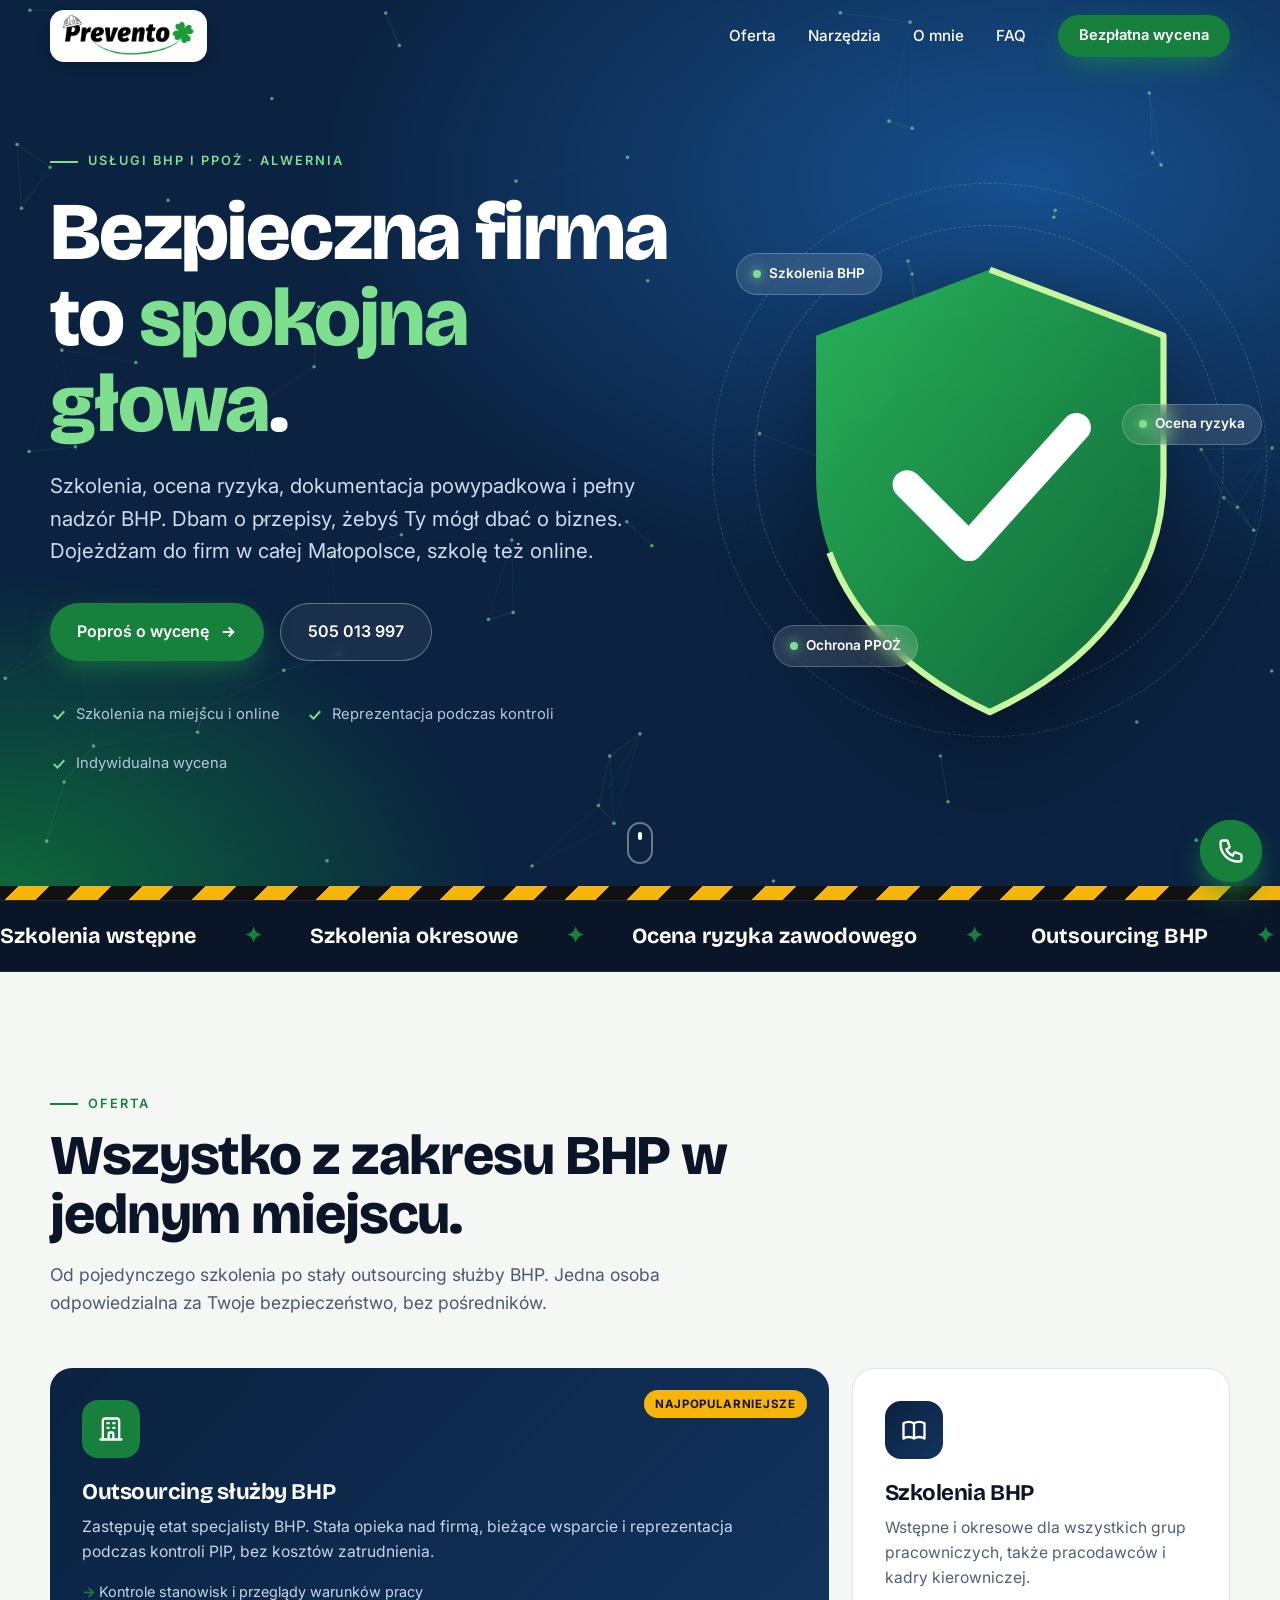
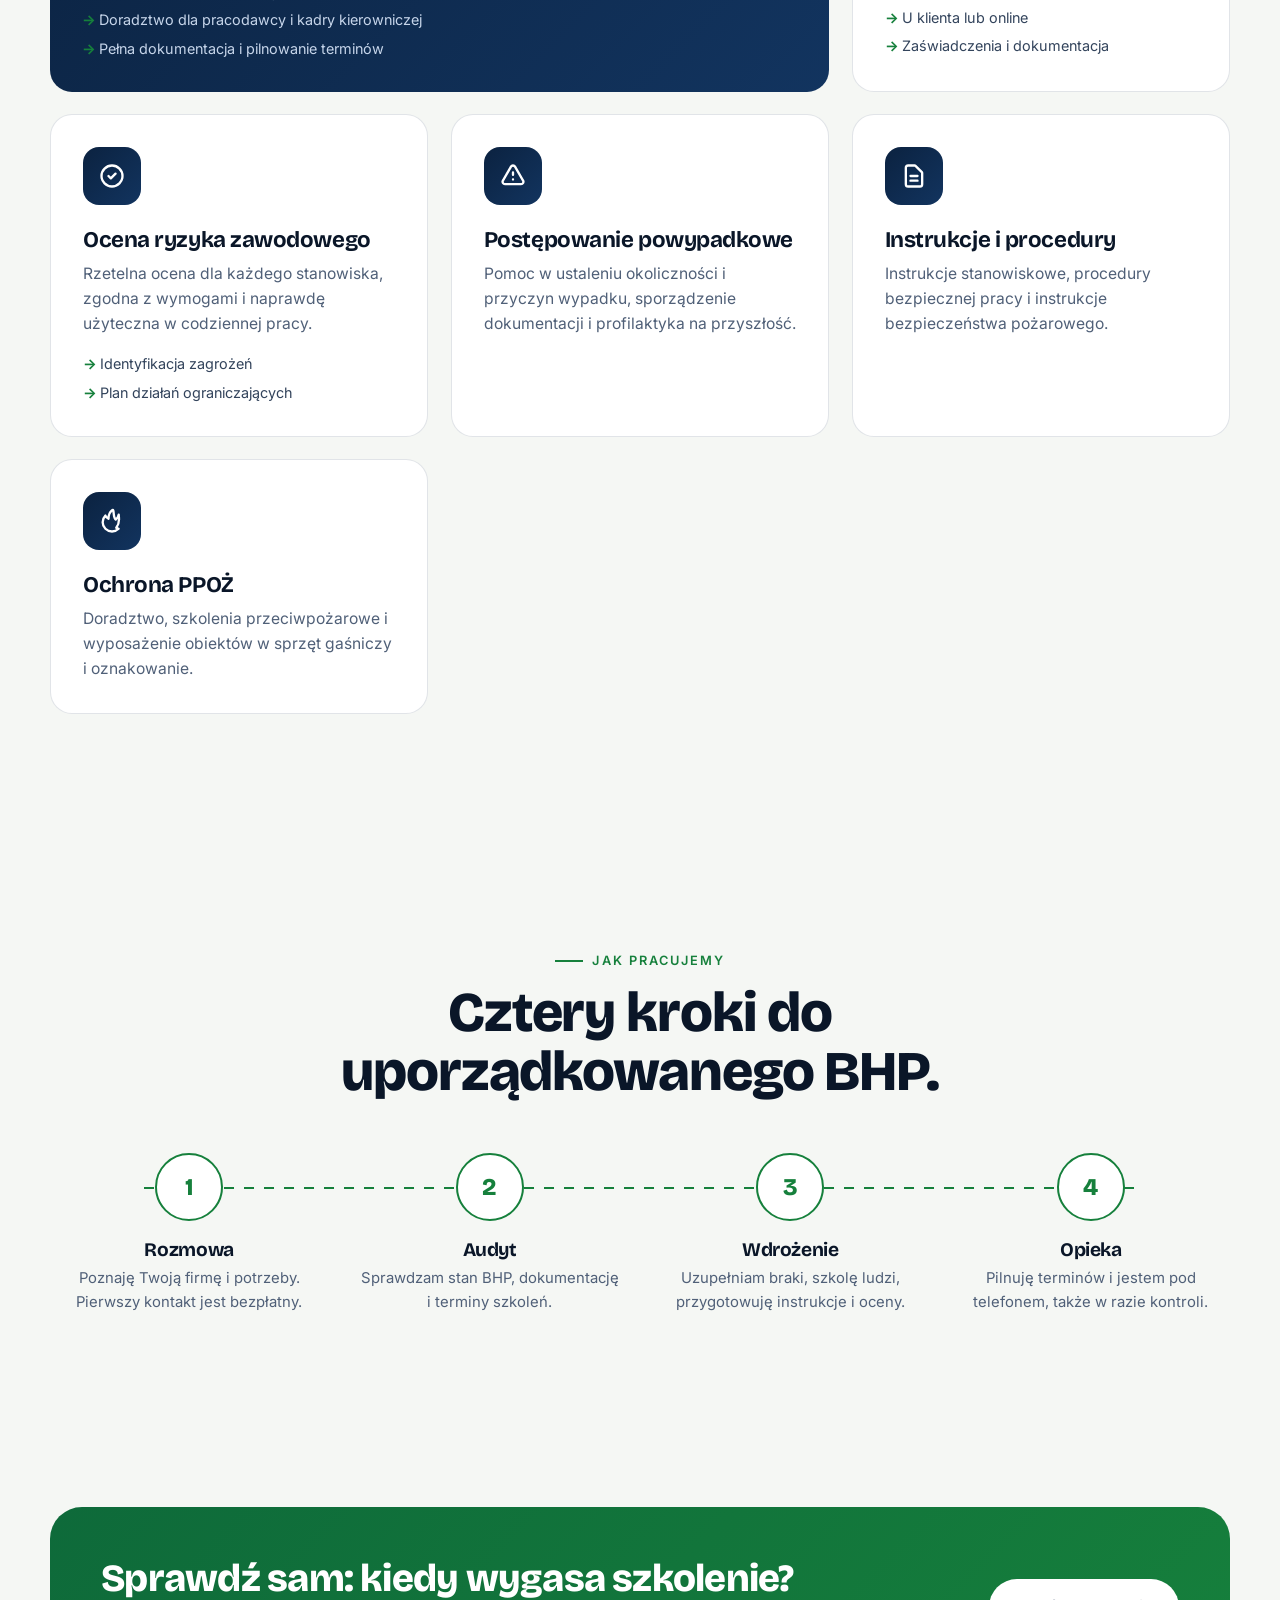
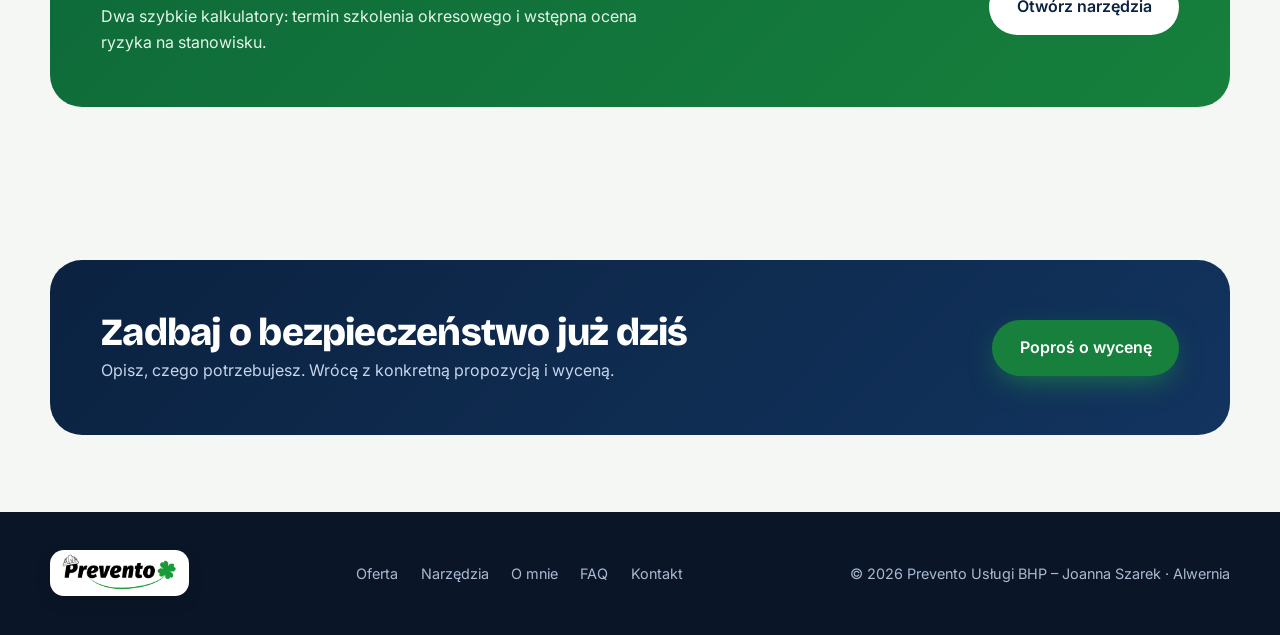
==== index.html @ 84171654 "Strona Prevento: wersja wielostronicowa Co-Authored-By: Claude Sonnet 5.5 <noreply@anthropic.com>" ====
<!DOCTYPE html>
<html lang="pl">
<head>
<meta charset="UTF-8">
<meta name="viewport" content="width=device-width, initial-scale=1.0">
<title>Prevento – Usługi BHP i PPOŻ | Joanna Szarek, Alwernia</title>
<meta name="description" content="Prevento – Joanna Szarek. Szkolenia BHP, ocena ryzyka zawodowego, outsourcing służby BHP, dokumentacja powypadkowa i doradztwo PPOŻ. Alwernia, małopolskie i cała Polska.">
<meta name="theme-color" content="#0b2240">
<meta property="og:title" content="Prevento – Usługi BHP i PPOŻ | Joanna Szarek, Alwernia">
<meta property="og:description" content="Prevento – Joanna Szarek. Szkolenia BHP, ocena ryzyka zawodowego, outsourcing służby BHP, dokumentacja powypadkowa i doradztwo PPOŻ. Alwernia, małopolskie i cała Polska.">
<meta property="og:type" content="website">
<meta property="og:image" content="logo_prevento.png">
<link rel="icon" type="image/png" href="logo_prevento.png">
<link rel="preconnect" href="https://fonts.googleapis.com">
<link rel="preconnect" href="https://fonts.gstatic.com" crossorigin>
<link href="https://fonts.googleapis.com/css2?family=Bricolage+Grotesque:opsz,wght@12..96,500;12..96,700;12..96,800&family=Inter:wght@400;500;600&display=swap" rel="stylesheet">
<link rel="stylesheet" href="style.css">
<script type="application/ld+json">
{"@context":"https://schema.org","@type":"ProfessionalService","name":"Prevento – Usługi BHP – Joanna Szarek","telephone":"+48505013997","email":"jszarek@prevento.hub.pl","address":{"@type":"PostalAddress","addressLocality":"Alwernia","addressCountry":"PL"},"image":"logo_prevento.png","sameAs":["https://www.facebook.com/p/Prevento-Us%C5%82ugi-BHP-Joanna-Szarek-100086418065310/"],"description":"Szkolenia BHP, ocena ryzyka zawodowego, outsourcing służby BHP, dokumentacja powypadkowa, doradztwo PPOŻ."}
</script>
</head>
<body>
<div class="progress" id="progress"></div>

<nav id="nav">
  <div class="wrap nav-in">
    <a href="index.html" class="logo-pill" aria-label="Prevento – strona główna"><img src="logo_prevento.png" alt="Prevento Usługi BHP"></a>
    <button class="burger" id="burger" aria-label="Menu" aria-expanded="false"><span></span><span></span></button>
    <div class="menu" id="menu">
      <a href="oferta.html">Oferta</a><a href="narzedzia.html">Narzędzia</a><a href="o-mnie.html">O mnie</a><a href="faq.html">FAQ</a>
      <a href="kontakt.html" class="btn btn-primary">Bezpłatna wycena</a>
    </div>
  </div>
</nav>

<header class="hero" id="top">
  <canvas id="bg" aria-hidden="true"></canvas>
  <div class="wrap hero-grid">
    <div>
      <span class="eyebrow">Usługi BHP i PPOŻ · Alwernia</span>
      <h1>Bezpieczna firma to <span class="grad">spokojna głowa</span>.</h1>
      <p class="lead">Szkolenia, ocena ryzyka, dokumentacja powypadkowa i pełny nadzór BHP. Dbam o przepisy, żebyś Ty mógł dbać o biznes. Dojeżdżam do firm w całej Małopolsce, szkolę też online.</p>
      <div class="cta-row">
        <a href="kontakt.html" class="btn btn-primary">Poproś o wycenę
          <svg width="18" height="18" fill="none" stroke="currentColor" stroke-width="2.5" viewBox="0 0 24 24"><path d="M5 12h14M13 6l6 6-6 6"/></svg></a>
        <a href="tel:+48505013997" class="btn btn-ghost">505 013 997</a>
      </div>
      <div class="trust">
        <span><svg fill="none" stroke="currentColor" stroke-width="2.5" viewBox="0 0 24 24"><path d="M5 12l5 5 9-10"/></svg>Szkolenia na miejscu i online</span>
        <span><svg fill="none" stroke="currentColor" stroke-width="2.5" viewBox="0 0 24 24"><path d="M5 12l5 5 9-10"/></svg>Reprezentacja podczas kontroli</span>
        <span><svg fill="none" stroke="currentColor" stroke-width="2.5" viewBox="0 0 24 24"><path d="M5 12l5 5 9-10"/></svg>Indywidualna wycena</span>
      </div>
    </div>
    <div class="shield-stage" aria-hidden="true">
      <div class="shield-ring"></div><div class="shield-ring r2"></div>
      <svg class="shield" viewBox="0 0 200 230" fill="none">
        <defs><linearGradient id="g" x1="0" y1="0" x2="1" y2="1"><stop stop-color="#2bb858"/><stop offset="1" stop-color="#0e6a3a"/></linearGradient></defs>
        <path d="M100 8 L184 40 V108 C184 160 148 200 100 222 C52 200 16 160 16 108 V40 Z" fill="url(#g)" opacity=".95"/>
        <path class="draw" d="M100 8 L184 40 V108 C184 160 148 200 100 222 C52 200 16 160 16 108 V40 Z" stroke="#c8f5a0" stroke-width="3" stroke-linejoin="round"/>
        <path class="tick" d="M60 112 L90 142 L144 82" stroke="#fff" stroke-width="14" stroke-linecap="round" stroke-linejoin="round"/>
      </svg>
      <div class="chip c1"><i></i>Szkolenia BHP</div>
      <div class="chip c2"><i></i>Ocena ryzyka</div>
      <div class="chip c3"><i></i>Ochrona PPOŻ</div>
    </div>
  </div>
  <div class="scroll-hint" aria-hidden="true"></div>
</header>
<div class="marquee" aria-hidden="true">
  <div class="marquee-track">
    <span>Szkolenia wstępne</span><span>Szkolenia okresowe</span><span>Ocena ryzyka zawodowego</span><span>Outsourcing BHP</span><span>Dokumentacja powypadkowa</span><span>Instrukcje stanowiskowe</span><span>Doradztwo PPOŻ</span><span>Wyposażenie BHP</span>
    <span>Szkolenia wstępne</span><span>Szkolenia okresowe</span><span>Ocena ryzyka zawodowego</span><span>Outsourcing BHP</span><span>Dokumentacja powypadkowa</span><span>Instrukcje stanowiskowe</span><span>Doradztwo PPOŻ</span><span>Wyposażenie BHP</span>
  </div>
</div>
<section id="oferta">
  <div class="wrap">
    <div class="sec-head rv">
      <span class="eyebrow">Oferta</span>
      <h2>Wszystko z zakresu BHP w jednym miejscu.</h2>
      <p>Od pojedynczego szkolenia po stały outsourcing służby BHP. Jedna osoba odpowiedzialna za Twoje bezpieczeństwo, bez pośredników.</p>
    </div>
    <div class="cards">
      <article class="card feature rv">
        <span class="tag">Najpopularniejsze</span>
        <div class="ico"><svg fill="none" stroke="currentColor" stroke-width="2" viewBox="0 0 24 24"><path stroke-linecap="round" stroke-linejoin="round" d="M19 21V5a2 2 0 00-2-2H7a2 2 0 00-2 2v16m14 0h2m-2 0h-5m-9 0H3m2 0h5M9 7h1m-1 4h1m4-4h1m-1 4h1m-5 10v-5a1 1 0 011-1h2a1 1 0 011 1v5m-4 0h4"/></svg></div>
        <h3>Outsourcing służby BHP</h3>
        <p>Zastępuję etat specjalisty BHP. Stała opieka nad firmą, bieżące wsparcie i reprezentacja podczas kontroli PIP, bez kosztów zatrudnienia.</p>
        <ul><li>Kontrole stanowisk i przeglądy warunków pracy</li><li>Doradztwo dla pracodawcy i kadry kierowniczej</li><li>Pełna dokumentacja i pilnowanie terminów</li></ul>
      </article>
      <article class="card rv">
        <div class="ico"><svg fill="none" stroke="currentColor" stroke-width="2" viewBox="0 0 24 24"><path stroke-linecap="round" stroke-linejoin="round" d="M12 6.25v13m0-13C10.8 5.5 9.2 5 7.5 5S4.2 5.5 3 6.25v13C4.2 18.5 5.8 18 7.5 18s3.3.5 4.5 1.25m0-13C13.2 5.5 14.8 5 16.5 5s3.3.5 4.5 1.25v13c-1.2-.75-2.8-1.25-4.5-1.25s-3.3.5-4.5 1.25"/></svg></div>
        <h3>Szkolenia BHP</h3>
        <p>Wstępne i okresowe dla wszystkich grup pracowniczych, także pracodawców i kadry kierowniczej.</p>
        <ul><li>U klienta lub online</li><li>Zaświadczenia i dokumentacja</li></ul>
      </article>
      <article class="card rv">
        <div class="ico"><svg fill="none" stroke="currentColor" stroke-width="2" viewBox="0 0 24 24"><path stroke-linecap="round" stroke-linejoin="round" d="M9 12l2 2 4-4m6 2a9 9 0 11-18 0 9 9 0 0118 0z"/></svg></div>
        <h3>Ocena ryzyka zawodowego</h3>
        <p>Rzetelna ocena dla każdego stanowiska, zgodna z wymogami i naprawdę użyteczna w codziennej pracy.</p>
        <ul><li>Identyfikacja zagrożeń</li><li>Plan działań ograniczających</li></ul>
      </article>
      <article class="card rv">
        <div class="ico"><svg fill="none" stroke="currentColor" stroke-width="2" viewBox="0 0 24 24"><path stroke-linecap="round" stroke-linejoin="round" d="M12 9v2m0 4h.01M5.07 19h13.86c1.54 0 2.5-1.67 1.73-3L13.73 4c-.77-1.33-2.7-1.33-3.46 0L3.34 16c-.77 1.33.19 3 1.73 3z"/></svg></div>
        <h3>Postępowanie powypadkowe</h3>
        <p>Pomoc w ustaleniu okoliczności i przyczyn wypadku, sporządzenie dokumentacji i profilaktyka na przyszłość.</p>
      </article>
      <article class="card rv">
        <div class="ico"><svg fill="none" stroke="currentColor" stroke-width="2" viewBox="0 0 24 24"><path stroke-linecap="round" stroke-linejoin="round" d="M9 12h6m-6 4h6m2 5H7a2 2 0 01-2-2V5a2 2 0 012-2h5.59a1 1 0 01.7.29l5.42 5.42a1 1 0 01.29.7V19a2 2 0 01-2 2z"/></svg></div>
        <h3>Instrukcje i procedury</h3>
        <p>Instrukcje stanowiskowe, procedury bezpiecznej pracy i instrukcje bezpieczeństwa pożarowego.</p>
      </article>
      <article class="card rv">
        <div class="ico"><svg fill="none" stroke="currentColor" stroke-width="2" viewBox="0 0 24 24"><path stroke-linecap="round" stroke-linejoin="round" d="M17.66 18.66A8 8 0 016.34 7.34S7 9 9 10c0-2 .5-5 2.93-7.07s.48 5.74 3.26 7.77c1.3-.95 2.23-2.46 2.56-4.19C17.9 7.97 18 9.46 18 10.8c0 2.72-.9 5.23-2.34 7.06z"/></svg></div>
        <h3>Ochrona PPOŻ</h3>
        <p>Doradztwo, szkolenia przeciwpożarowe i wyposażenie obiektów w sprzęt gaśniczy i oznakowanie.</p>
      </article>
    </div>
  </div>
</section>
<section id="wspolpraca">
  <div class="wrap">
    <div class="sec-head rv" style="margin-inline:auto;text-align:center">
      <span class="eyebrow">Jak pracujemy</span>
      <h2>Cztery kroki do uporządkowanego BHP.</h2>
    </div>
    <div class="steps">
      <div class="step rv"><div class="n">1</div><h3>Rozmowa</h3><p>Poznaję Twoją firmę i potrzeby. Pierwszy kontakt jest bezpłatny.</p></div>
      <div class="step rv"><div class="n">2</div><h3>Audyt</h3><p>Sprawdzam stan BHP, dokumentację i terminy szkoleń.</p></div>
      <div class="step rv"><div class="n">3</div><h3>Wdrożenie</h3><p>Uzupełniam braki, szkolę ludzi, przygotowuję instrukcje i oceny.</p></div>
      <div class="step rv"><div class="n">4</div><h3>Opieka</h3><p>Pilnuję terminów i jestem pod telefonem, także w razie kontroli.</p></div>
    </div>
  </div>
</section>
<div class="band alt"><div class="wrap"><div class="band-in rv"><div><h2>Sprawdź sam: kiedy wygasa szkolenie?</h2><p>Dwa szybkie kalkulatory: termin szkolenia okresowego i wstępna ocena ryzyka na stanowisku.</p></div><a class="btn btn-primary" href="narzedzia.html">Otwórz narzędzia</a></div></div></div>
<div class="band"><div class="wrap"><div class="band-in rv"><div><h2>Zadbaj o bezpieczeństwo już dziś</h2><p>Opisz, czego potrzebujesz. Wrócę z konkretną propozycją i wyceną.</p></div><a class="btn btn-primary" href="kontakt.html">Poproś o wycenę</a></div></div></div>


<footer>
  <div class="wrap foot">
    <div class="logo-pill"><img src="logo_prevento.png" alt="Prevento"></div>
    <nav aria-label="Stopka"><a href="oferta.html">Oferta</a><a href="narzedzia.html">Narzędzia</a><a href="o-mnie.html">O mnie</a><a href="faq.html">FAQ</a><a href="kontakt.html">Kontakt</a></nav>
    <p>&copy; <span id="yr">2026</span> Prevento Usługi BHP – Joanna Szarek · Alwernia</p>
  </div>
</footer>

<a href="tel:+48505013997" class="fab" aria-label="Zadzwoń do Prevento"><svg fill="none" stroke="currentColor" stroke-width="2" viewBox="0 0 24 24"><path stroke-linecap="round" stroke-linejoin="round" d="M3 5a2 2 0 012-2h3.28a1 1 0 01.95.68l1.5 4.49a1 1 0 01-.5 1.21l-2.26 1.13a11 11 0 005.52 5.52l1.13-2.26a1 1 0 011.21-.5l4.49 1.5a1 1 0 01.68.95V19a2 2 0 01-2 2h-1C9.72 21 3 14.28 3 6V5z"/></svg></a>

<script src="app.js"></script>
</body>
</html>
---- style.css ----
:root{
  --navy:#0b2240; --navy2:#12345f; --ink:#0a1628; --green:#16803c; --lime:#7ee08f;
  --paper:#f5f7f4; --line:rgba(11,34,64,.12); --amber:#f5b50a;
  --r:22px;
}
*{box-sizing:border-box;margin:0;padding:0}
html{scroll-behavior:smooth;scroll-padding-top:84px}
body{font-family:Inter,system-ui,sans-serif;color:var(--ink);background:var(--paper);line-height:1.6;overflow-x:hidden;-webkit-font-smoothing:antialiased}
h1,h2,h3,.display{font-family:'Bricolage Grotesque',Inter,sans-serif;letter-spacing:-.02em;line-height:1.05}
a{color:inherit;text-decoration:none}
img{max-width:100%;display:block}
.wrap{width:min(1180px,100% - 40px);margin-inline:auto}
.eyebrow{display:inline-flex;gap:.6rem;align-items:center;font-weight:600;font-size:.8rem;letter-spacing:.16em;text-transform:uppercase;color:var(--green)}
.eyebrow::before{content:"";width:28px;height:2px;background:currentColor}
.btn{display:inline-flex;align-items:center;gap:.6rem;padding:.95rem 1.7rem;border-radius:999px;font-weight:600;border:0;cursor:pointer;font-size:1rem;transition:transform .25s,box-shadow .25s,background .25s;font-family:inherit}
.btn-primary{background:var(--green);color:#fff;box-shadow:0 10px 30px -8px rgba(31,157,70,.7)}
.btn-primary:hover{transform:translateY(-3px);box-shadow:0 16px 36px -8px rgba(31,157,70,.85)}
.btn-ghost{border:1.5px solid rgba(255,255,255,.35);color:#fff;background:rgba(255,255,255,.06);backdrop-filter:blur(6px)}
.btn-ghost:hover{background:#fff;color:var(--navy)}
:focus-visible{outline:3px solid var(--amber);outline-offset:3px}

/* NAV */
nav{position:fixed;inset:0 0 auto 0;z-index:50;transition:background .3s,box-shadow .3s}
nav.solid{background:rgba(255,255,255,.88);backdrop-filter:blur(14px);box-shadow:0 1px 0 var(--line)}
.nav-in{display:flex;align-items:center;justify-content:space-between;height:72px}
.logo-pill{background:#fff;border-radius:14px;padding:4px 12px;box-shadow:0 6px 20px -8px rgba(0,0,0,.4)}
.logo-pill img{height:44px;width:auto}
.menu{display:flex;gap:2rem;align-items:center;font-weight:500;font-size:.95rem}
.menu a:not(.btn){position:relative;color:#fff;transition:color .3s}
nav.solid .menu a:not(.btn){color:var(--navy)}
.menu a:not(.btn)::after{content:"";position:absolute;left:0;bottom:-6px;height:2px;width:0;background:var(--green);transition:width .3s}
.menu a:not(.btn):hover::after{width:100%}
.menu .btn{padding:.6rem 1.3rem;font-size:.92rem}
.burger{display:none;background:none;border:0;width:44px;height:44px;cursor:pointer;color:#fff}
nav.solid .burger{color:var(--navy)}
.burger span{display:block;width:26px;height:2.5px;background:currentColor;margin:6px auto;border-radius:2px;transition:.3s}
@media(max-width:860px){
  .burger{display:block}
  .menu{position:fixed;inset:72px 0 auto 0;flex-direction:column;background:var(--navy);padding:1.5rem 0 2rem;gap:1.4rem;transform:translateY(-130%);transition:transform .4s;z-index:-1}
  .menu.open{transform:none}
  .menu a:not(.btn){color:#fff!important;font-size:1.1rem}
  nav.menu-open{background:var(--navy)}
}

/* HERO */
.hero{position:relative;min-height:100svh;background:radial-gradient(1200px 700px at 80% 20%,#17508f 0%,transparent 60%),radial-gradient(900px 600px at 0% 100%,#0e6a3a 0%,transparent 55%),var(--navy);color:#fff;display:grid;align-items:center;overflow:hidden;padding:130px 0 110px}
.hero canvas{position:absolute;inset:0;width:100%;height:100%;opacity:.8}
.hero::after{content:"";position:absolute;inset:auto 0 0 0;height:14px;background:repeating-linear-gradient(-45deg,var(--amber) 0 22px,#111 22px 44px)}
.hero-grid{position:relative;z-index:2;display:grid;grid-template-columns:1.15fr .85fr;gap:3rem;align-items:center}
.hero h1{font-size:clamp(2.6rem,6.4vw,5.4rem);font-weight:800;margin:1.1rem 0 1.4rem}
.hero h1 .grad{color:var(--lime)}
.hero p.lead{font-size:clamp(1.05rem,1.6vw,1.3rem);color:#cfdcef;max-width:34em}
.hero .eyebrow{color:var(--lime)}
.cta-row{display:flex;gap:1rem;flex-wrap:wrap;margin-top:2.2rem}
.trust{display:flex;gap:1.6rem;flex-wrap:wrap;margin-top:2.6rem;color:#b5c6de;font-size:.92rem}
.trust span{display:flex;gap:.5rem;align-items:center}
.trust svg{width:18px;height:18px;color:var(--lime)}

.shield-stage{position:relative;aspect-ratio:1;max-width:470px;margin-inline:auto;width:100%}
.shield-stage svg.shield{position:absolute;inset:6%;width:88%;filter:drop-shadow(0 30px 50px rgba(0,0,0,.45))}
.shield .draw{stroke-dasharray:420;stroke-dashoffset:420;animation:draw 1.6s .5s forwards ease-out}
.shield .tick{stroke-dasharray:120;stroke-dashoffset:120;animation:draw 1s 1.6s forwards ease-out}
@keyframes draw{to{stroke-dashoffset:0}}
.shield-ring{position:absolute;inset:0;border-radius:50%;border:1px dashed rgba(255,255,255,.2);animation:spin 40s linear infinite}
.shield-ring.r2{inset:-9%;animation-duration:70s;animation-direction:reverse;border-color:rgba(126,224,143,.25)}
@keyframes spin{to{transform:rotate(360deg)}}
.chip{position:absolute;background:rgba(255,255,255,.12);backdrop-filter:blur(10px);border:1px solid rgba(255,255,255,.22);padding:.55rem 1rem;border-radius:999px;font-size:.85rem;font-weight:600;display:flex;gap:.5rem;align-items:center;animation:float 6s ease-in-out infinite;white-space:nowrap}
.chip i{width:8px;height:8px;border-radius:50%;background:var(--lime);box-shadow:0 0 12px var(--lime)}
.chip.c1{top:6%;left:-4%}
.chip.c2{top:38%;right:-8%;animation-delay:-2s}
.chip.c3{bottom:6%;left:4%;animation-delay:-4s}
@keyframes float{50%{transform:translateY(-14px)}}
@media(max-width:900px){.hero-grid{grid-template-columns:1fr}.shield-stage{max-width:300px;order:-1;margin-bottom:-.5rem}.chip.c1{left:-6%}.chip.c2{right:-4%}}
.scroll-hint{position:absolute;z-index:2;bottom:36px;left:50%;translate:-50% 0;width:26px;height:42px;border:2px solid rgba(255,255,255,.4);border-radius:14px}
.scroll-hint::after{content:"";position:absolute;left:50%;top:8px;width:4px;height:8px;margin-left:-2px;border-radius:2px;background:#fff;animation:wheel 1.8s infinite}
@keyframes wheel{0%{opacity:1}100%{transform:translateY(16px);opacity:0}}

/* MARQUEE */
.marquee{background:var(--ink);color:#fff;overflow:hidden;padding:1.1rem 0;border-block:1px solid rgba(255,255,255,.08)}
.marquee-track{display:flex;gap:3rem;width:max-content;animation:scroll 38s linear infinite;font-family:'Bricolage Grotesque';font-size:1.35rem;font-weight:700;white-space:nowrap}
.marquee-track span::after{content:"✦";color:var(--green);margin-left:3rem}
@keyframes scroll{to{transform:translateX(-50%)}}

section{padding:clamp(4.5rem,9vw,8rem) 0}
.sec-head{max-width:720px;margin-bottom:3.2rem}
.sec-head h2{font-size:clamp(2rem,4.6vw,3.5rem);font-weight:800;margin:.8rem 0 1rem}
.sec-head p{color:#4a5a70;font-size:1.1rem}

/* SERVICES */
.cards{display:grid;grid-template-columns:repeat(3,1fr);gap:1.4rem}
@media(max-width:980px){.cards{grid-template-columns:repeat(2,1fr)}}
@media(max-width:620px){.cards{grid-template-columns:1fr}}
.card{position:relative;background:#fff;border-radius:var(--r);padding:2rem;border:1px solid var(--line);overflow:hidden;transition:transform .35s,box-shadow .35s;isolation:isolate}
.card::before{content:"";position:absolute;inset:0;z-index:-1;background:radial-gradient(380px circle at var(--mx,50%) var(--my,0%),rgba(31,157,70,.16),transparent 60%);opacity:0;transition:opacity .3s}
.card:hover{transform:translateY(-8px);box-shadow:0 30px 60px -25px rgba(11,34,64,.35)}
.card:hover::before{opacity:1}
.card .ico{width:58px;height:58px;border-radius:16px;background:linear-gradient(135deg,var(--navy),var(--navy2));display:grid;place-items:center;margin-bottom:1.4rem;transition:.4s}
.card:hover .ico{background:var(--green);transform:rotate(-8deg) scale(1.08)}
.card .ico svg{width:28px;height:28px;color:#fff}
.card h3{font-size:1.4rem;font-weight:700;margin-bottom:.6rem}
.card p{color:#506078;font-size:.98rem}
.card ul{list-style:none;margin-top:1rem;display:grid;gap:.35rem;font-size:.9rem;color:#33445c}
.card li::before{content:"→ ";color:var(--green);font-weight:700}
.card.feature{grid-column:span 2;background:linear-gradient(135deg,var(--navy),var(--navy2));color:#fff;border:0}
.card.feature p,.card.feature ul{color:#c6d5ea}
.card.feature .ico{background:var(--green)}
.card.feature .tag{position:absolute;top:1.4rem;right:1.4rem;background:var(--amber);color:#111;font-size:.72rem;font-weight:700;padding:.3rem .7rem;border-radius:999px;letter-spacing:.06em;text-transform:uppercase}
@media(max-width:620px){.card.feature{grid-column:auto}}

/* TOOLS */
.tools{background:var(--ink);color:#fff;position:relative;overflow:hidden}
.tools::before{content:"";position:absolute;width:700px;height:700px;right:-250px;top:-250px;background:radial-gradient(circle,rgba(31,157,70,.35),transparent 65%)}
.tools .sec-head p{color:#9fb2cc}
.tabs{display:flex;gap:.5rem;background:rgba(255,255,255,.07);padding:.4rem;border-radius:999px;width:max-content;max-width:100%;margin-bottom:2rem;overflow-x:auto}
.tab{background:none;border:0;color:#b9c8dd;padding:.7rem 1.4rem;border-radius:999px;font:600 .95rem Inter;cursor:pointer;white-space:nowrap;transition:.25s}
.tab[aria-selected=true]{background:var(--green);color:#fff}
.panel{display:none;grid-template-columns:1fr 1fr;gap:2.4rem;background:rgba(255,255,255,.05);border:1px solid rgba(255,255,255,.1);border-radius:28px;padding:clamp(1.4rem,3vw,2.6rem);position:relative}
.panel.on{display:grid;animation:fade .5s}
@keyframes fade{from{opacity:0;transform:translateY(12px)}}
@media(max-width:820px){.panel.on{grid-template-columns:1fr}}
.panel h3{font-size:1.7rem;margin-bottom:.6rem}
.panel .hint{color:#9fb2cc;font-size:.95rem;margin-bottom:1.4rem}
.field{margin-bottom:1.1rem}
.field label{display:flex;justify-content:space-between;font-weight:600;font-size:.9rem;margin-bottom:.45rem}
.field label b{color:var(--lime)}
select,input[type=text],input[type=email],input[type=tel],textarea{width:100%;padding:.9rem 1rem;border-radius:14px;border:1.5px solid rgba(255,255,255,.2);background:rgba(255,255,255,.07);color:#fff;font:inherit}
select option{color:#111}
input[type=range]{width:100%;accent-color:var(--green);height:6px}
.result{background:linear-gradient(160deg,rgba(255,255,255,.1),rgba(255,255,255,.03));border:1px solid rgba(255,255,255,.14);border-radius:22px;padding:1.8rem;display:flex;flex-direction:column;justify-content:center;text-align:center;min-height:260px}
.result .big{font-family:'Bricolage Grotesque';font-weight:800;font-size:clamp(2.4rem,5vw,3.6rem);line-height:1;margin:.4rem 0}
.result small{color:#9fb2cc}
.meter{height:12px;background:rgba(255,255,255,.12);border-radius:8px;overflow:hidden;margin:1.2rem 0 .6rem}
.meter i{display:block;height:100%;width:0;border-radius:8px;transition:width .6s cubic-bezier(.2,.9,.3,1),background .4s}
.result .btn{margin:1.2rem auto 0;padding:.7rem 1.4rem;font-size:.92rem}
.disc{font-size:.78rem;color:#9fb2cc;margin-top:1rem}

/* PROCESS */
.steps{display:grid;grid-template-columns:repeat(4,1fr);gap:1.4rem;counter-reset:s;position:relative}
.steps::before{content:"";position:absolute;top:34px;left:8%;right:8%;height:2px;background:repeating-linear-gradient(90deg,var(--green) 0 10px,transparent 10px 20px);z-index:0}
.step{position:relative;z-index:1;text-align:center;padding:0 .5rem}
.step .n{width:68px;height:68px;margin:0 auto 1.2rem;border-radius:50%;background:#fff;border:2px solid var(--green);display:grid;place-items:center;font:800 1.5rem 'Bricolage Grotesque';color:var(--green);transition:.35s}
.step:hover .n{background:var(--green);color:#fff;transform:scale(1.1) rotate(8deg)}
.step h3{font-size:1.2rem;margin-bottom:.4rem}
.step p{font-size:.93rem;color:#506078}
@media(max-width:820px){.steps{grid-template-columns:1fr 1fr;row-gap:2.4rem}.steps::before{display:none}}
@media(max-width:480px){.steps{grid-template-columns:1fr}}

/* ABOUT */
.about{background:#fff}
.about-grid{display:grid;grid-template-columns:.9fr 1.1fr;gap:clamp(2rem,6vw,5rem);align-items:center}
@media(max-width:860px){.about-grid{grid-template-columns:1fr}}
.portrait{position:relative;aspect-ratio:4/5;border-radius:30px;background:linear-gradient(160deg,var(--navy),var(--navy2) 60%,#0e6a3a);overflow:hidden;display:grid;place-items:center;box-shadow:0 40px 70px -30px rgba(11,34,64,.6)}
.portrait img.photo{position:absolute;inset:0;width:100%;height:100%;object-fit:cover}
.portrait .mono{font:800 clamp(6rem,18vw,10rem) 'Bricolage Grotesque';color:rgba(255,255,255,.14)}
.portrait .clover{position:absolute;right:-12%;bottom:-12%;width:70%;opacity:.25;color:var(--lime)}
.badge{position:absolute;left:1.2rem;bottom:1.2rem;right:1.2rem;background:rgba(255,255,255,.92);backdrop-filter:blur(8px);border-radius:18px;padding:1rem 1.2rem}
.badge b{display:block;font-family:'Bricolage Grotesque';font-size:1.25rem}
.badge span{font-size:.9rem;color:#506078}
.quote{margin:1.8rem 0;padding:1.4rem 1.6rem;border-left:4px solid var(--green);background:var(--paper);border-radius:0 18px 18px 0;font-size:1.15rem;font-family:'Bricolage Grotesque';font-weight:500;line-height:1.35}
.about ul{list-style:none;display:grid;grid-template-columns:1fr 1fr;gap:.8rem 1.2rem;margin-top:1.6rem}
@media(max-width:520px){.about ul{grid-template-columns:1fr}}
.about li{display:flex;gap:.7rem;font-weight:500}
.about li svg{flex:none;width:22px;height:22px;color:var(--green);margin-top:2px}

/* GALLERY + REFERENCES */
.gal{display:grid;grid-template-columns:repeat(auto-fill,minmax(240px,1fr));gap:1rem}
.gal button{border:0;padding:0;border-radius:18px;overflow:hidden;cursor:zoom-in;aspect-ratio:4/3;background:var(--navy);position:relative}
.gal img{width:100%;height:100%;object-fit:cover;transition:transform .6s}
.gal button:hover img{transform:scale(1.08)}
.gal figcaption{position:absolute;inset:auto 0 0 0;padding:1.2rem .9rem .7rem;background:linear-gradient(transparent,rgba(0,0,0,.7));color:#fff;font-size:.85rem;text-align:left}
.lb{position:fixed;inset:0;z-index:100;background:rgba(5,12,24,.92);display:none;place-items:center;padding:1.5rem}
.lb.on{display:grid}
.lb img{max-width:100%;max-height:86vh;border-radius:14px}
.lb p{color:#cfdcef;text-align:center;margin-top:.8rem}
.lb button{position:absolute;top:1rem;right:1rem;width:46px;height:46px;border-radius:50%;border:0;background:#fff;font-size:1.6rem;cursor:pointer}
.refs{display:grid;grid-template-columns:repeat(auto-fit,minmax(280px,1fr));gap:1.4rem}
.ref{background:#fff;border:1px solid var(--line);border-radius:var(--r);padding:2rem;position:relative}
.ref::before{content:"„";position:absolute;top:.4rem;left:1.2rem;font:800 4.5rem 'Bricolage Grotesque';color:var(--green);opacity:.25;line-height:1}
.ref p{margin-top:1.2rem;font-size:1.02rem;color:#33445c}
.ref b{display:block;margin-top:1.2rem;font-family:'Bricolage Grotesque'}
.ref span{font-size:.88rem;color:#506078}

/* FAQ */
.faq{max-width:820px;margin-inline:auto}
details{background:#fff;border:1px solid var(--line);border-radius:18px;margin-bottom:.8rem;transition:box-shadow .3s}
details[open]{box-shadow:0 18px 40px -25px rgba(11,34,64,.4);border-color:var(--green)}
summary{cursor:pointer;list-style:none;padding:1.2rem 1.5rem;font-weight:600;display:flex;justify-content:space-between;gap:1rem;align-items:center}
summary::-webkit-details-marker{display:none}
summary::after{content:"+";font-size:1.6rem;color:var(--green);transition:transform .3s;line-height:1}
details[open] summary::after{transform:rotate(45deg)}
details p{padding:0 1.5rem 1.4rem;color:#506078}

/* CONTACT */
.contact{background:radial-gradient(900px 500px at 10% 0%,#17508f55,transparent 60%),var(--navy);color:#fff;position:relative;overflow:hidden}
.contact-grid{display:grid;grid-template-columns:1fr 1.05fr;gap:clamp(2rem,5vw,4.5rem);align-items:start}
@media(max-width:900px){.contact-grid{grid-template-columns:1fr}}
.contact h2{font-size:clamp(2.2rem,5vw,4rem);font-weight:800;margin:.8rem 0 1.2rem}
.contact .eyebrow{color:var(--lime)}
.contact p.lead{color:#b9c8dd;font-size:1.1rem;max-width:30em}
.cl{display:grid;gap:.9rem;margin-top:2.2rem}
.cl a{display:flex;align-items:center;gap:1rem;padding:1rem 1.3rem;border-radius:18px;background:rgba(255,255,255,.07);border:1px solid rgba(255,255,255,.12);transition:.3s;font-weight:500}
.cl a:hover{background:rgba(255,255,255,.14);transform:translateX(6px)}
.cl .i{width:46px;height:46px;border-radius:14px;background:var(--green);display:grid;place-items:center;flex:none}
.cl .i svg{width:22px;height:22px}
.cl small{display:block;color:#b9c8dd;font-weight:400;font-size:.8rem}
.form{background:#fff;color:var(--ink);border-radius:28px;padding:clamp(1.5rem,3vw,2.4rem);box-shadow:0 40px 80px -30px rgba(0,0,0,.6)}
.form h3{font-size:1.6rem;margin-bottom:1.2rem}
.form .field label{color:var(--navy)}
.form select,.form input,.form textarea{background:var(--paper);border-color:var(--line);color:var(--ink)}
.form textarea{min-height:110px;resize:vertical}
.form .row{display:grid;grid-template-columns:1fr 1fr;gap:1rem}
@media(max-width:520px){.form .row{grid-template-columns:1fr}}
.form .btn{width:100%;justify-content:center;margin-top:.4rem}
.form small{display:block;margin-top:.8rem;color:#6b7a90;font-size:.8rem;text-align:center}

footer{background:var(--ink);color:#a9bad2;padding:2.4rem 0;font-size:.9rem}
.foot{display:flex;justify-content:space-between;align-items:center;gap:1.4rem;flex-wrap:wrap}
.foot .logo-pill img{height:38px}

/* floating call + reveal */
.fab{position:fixed;right:18px;bottom:18px;z-index:40;width:62px;height:62px;border-radius:50%;background:var(--green);display:grid;place-items:center;box-shadow:0 14px 30px -6px rgba(31,157,70,.8);color:#fff;transition:transform .3s}
.fab:hover{transform:scale(1.1)}
.fab::before{content:"";position:absolute;inset:0;border-radius:50%;border:2px solid var(--green);animation:pulse 2s infinite}
.fab svg{width:28px;height:28px}
@keyframes pulse{to{transform:scale(1.7);opacity:0}}
.rv{opacity:0;transform:translateY(34px);transition:opacity .8s,transform .8s cubic-bezier(.2,.8,.2,1)}
.rv.in{opacity:1;transform:none}
.progress{position:fixed;top:0;left:0;height:3px;width:0;background:linear-gradient(90deg,var(--green),var(--lime));z-index:60}
@media(prefers-reduced-motion:reduce){*{animation:none!important;transition:none!important}.rv{opacity:1;transform:none}.shield .draw,.shield .tick{stroke-dashoffset:0}}

/* INNER PAGES */
.page-hero{position:relative;background:radial-gradient(900px 500px at 85% 0%,#17508f 0%,transparent 60%),var(--navy);color:#fff;padding:150px 0 70px;overflow:hidden}
.page-hero::after{content:"";position:absolute;inset:auto 0 0 0;height:10px;background:repeating-linear-gradient(-45deg,var(--amber) 0 22px,#111 22px 44px)}
.page-hero h1{font-size:clamp(2.2rem,5.4vw,4rem);font-weight:800;margin:.9rem 0 1rem}
.page-hero p{color:#cfdcef;max-width:40em;font-size:1.12rem}
.page-hero .eyebrow{color:var(--lime)}
.crumbs{font-size:.85rem;color:#9fb2cc;margin-bottom:.4rem}
.crumbs a:hover{color:#fff}
.menu a[aria-current=page]:not(.btn)::after{width:100%}
.band{padding:clamp(3rem,6vw,5rem) 0}
.band-in{display:flex;justify-content:space-between;align-items:center;gap:2rem;flex-wrap:wrap;background:linear-gradient(135deg,var(--navy),var(--navy2));color:#fff;border-radius:32px;padding:clamp(1.8rem,4vw,3.2rem)}
.band-in h2{font-size:clamp(1.6rem,3.4vw,2.4rem);font-weight:800;margin-bottom:.4rem}
.band-in p{color:#c6d5ea;max-width:34em}
.band.alt .band-in{background:linear-gradient(135deg,#0e6a3a,var(--green))}
.band.alt .band-in p{color:#e4f6e9}
.band.alt .btn-primary{background:#fff;color:var(--navy);box-shadow:none}
.foot nav{position:static;background:none;box-shadow:none;display:flex;gap:1.4rem;flex-wrap:wrap}
.foot nav a:hover{color:#fff}
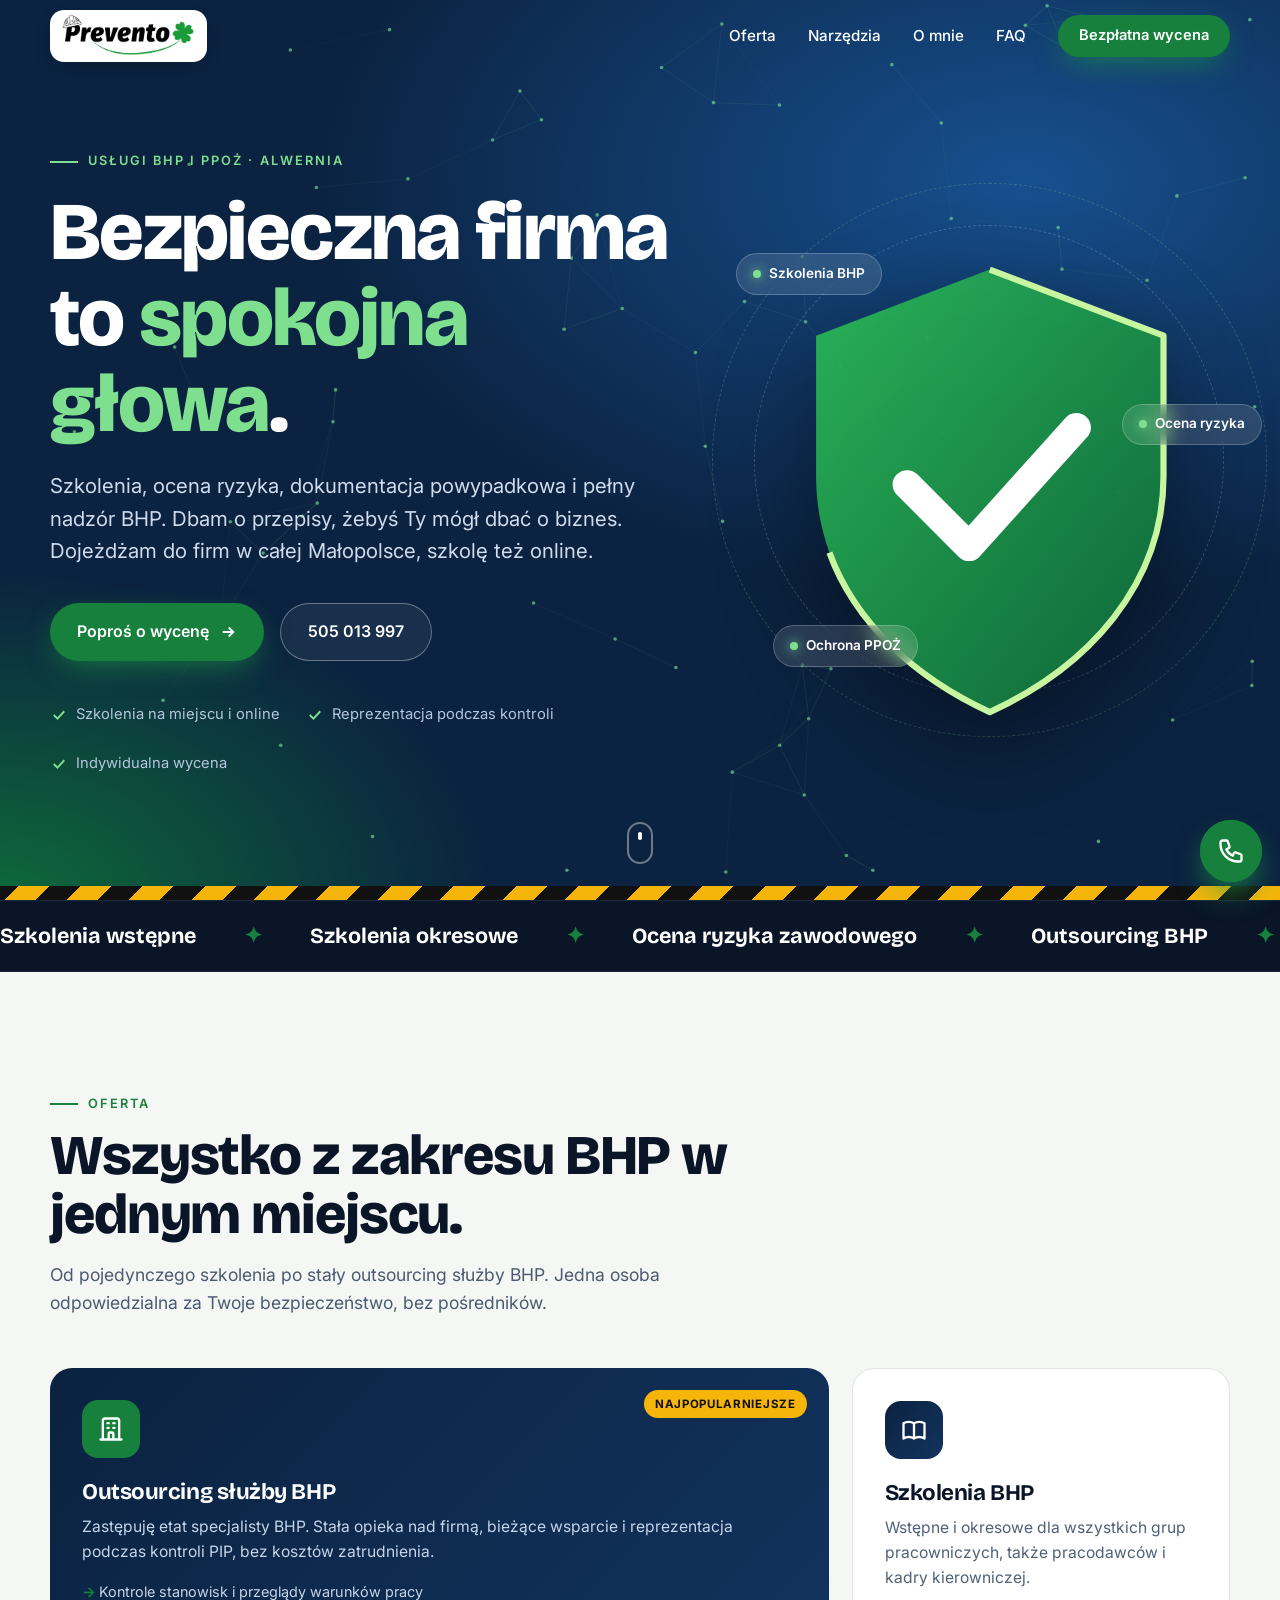
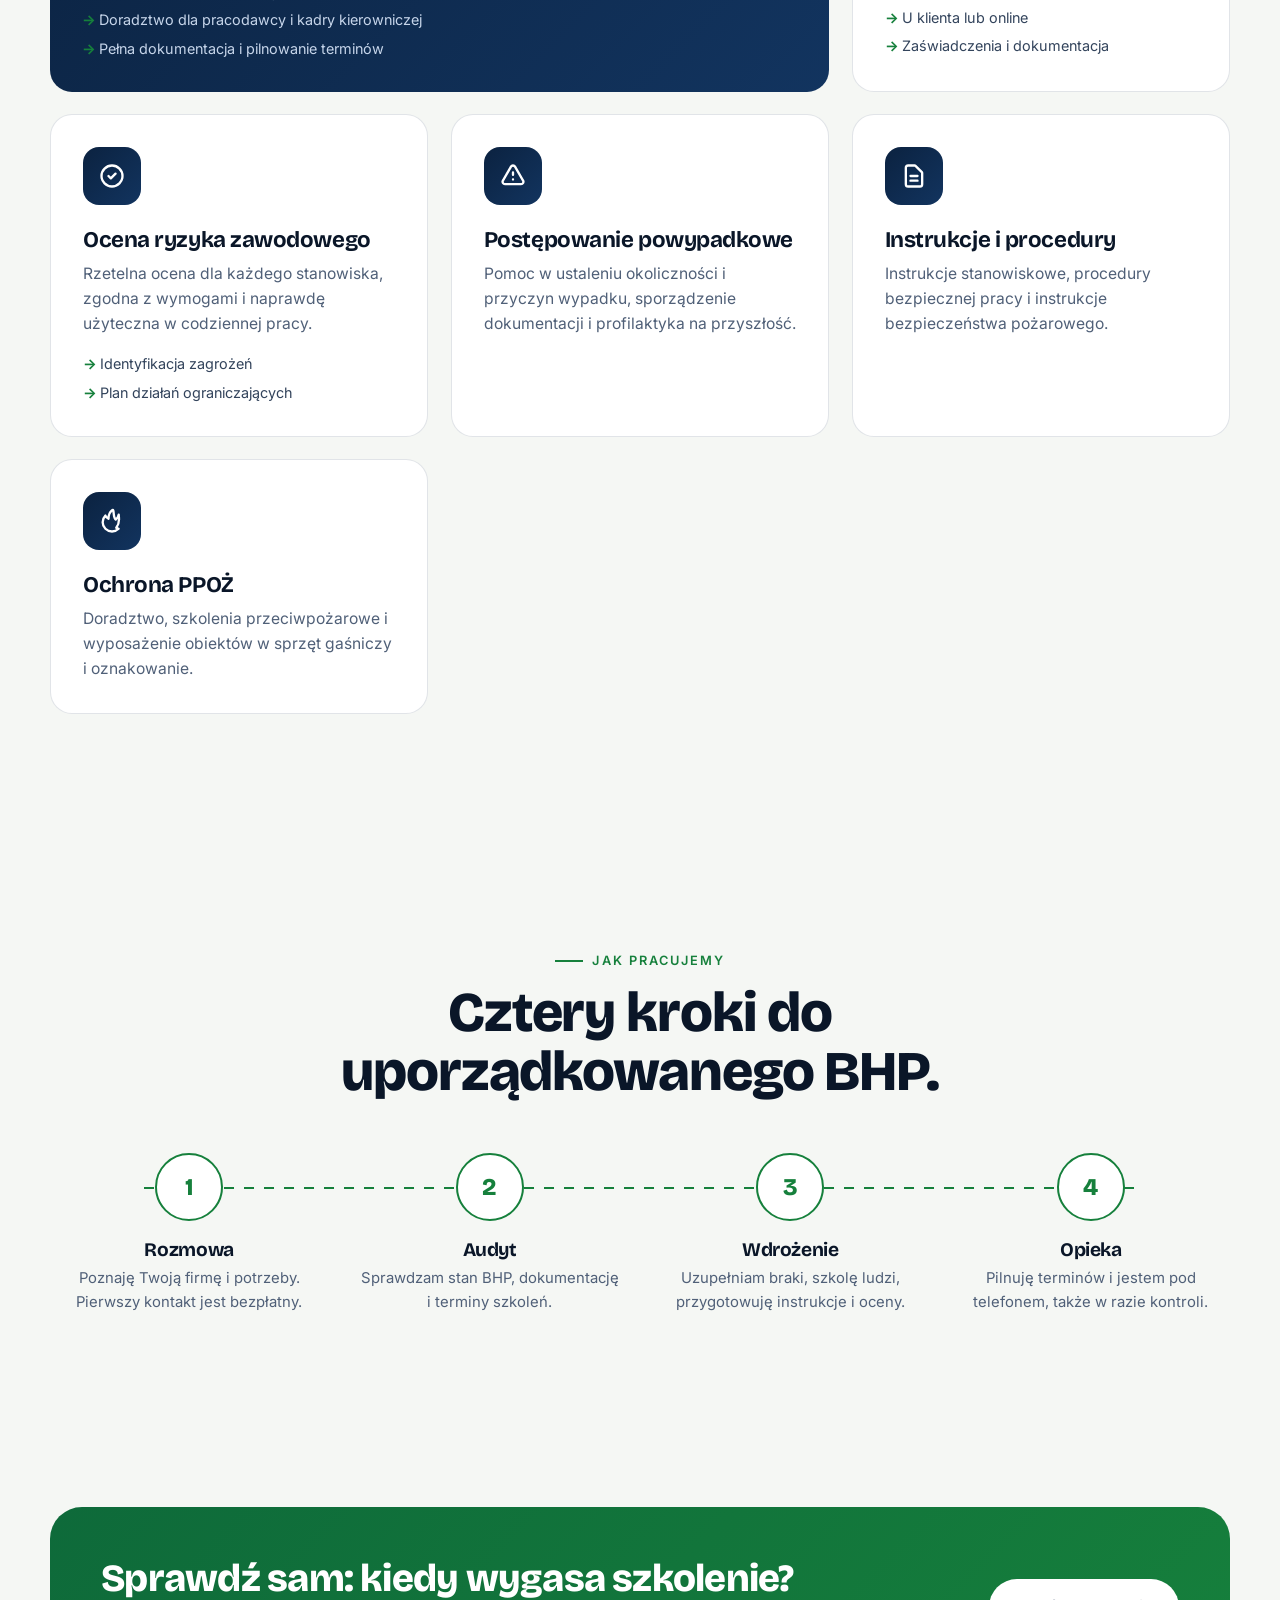
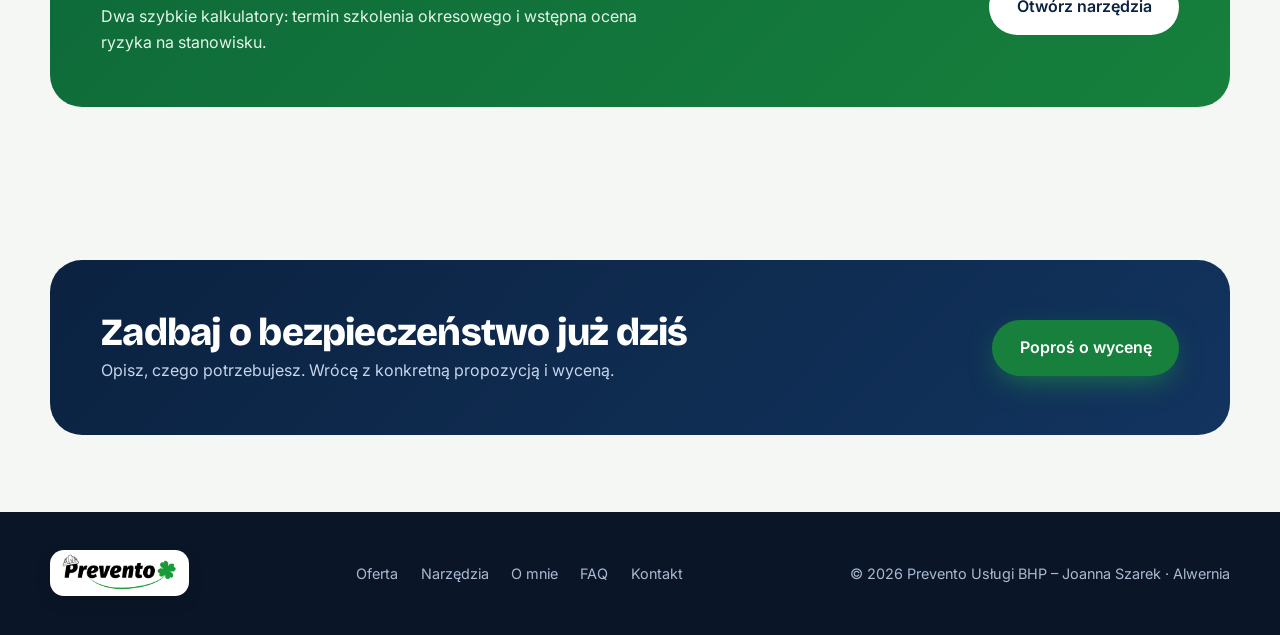
==== commit fac7c5b7: "SEO: canonical, absolutny og:image, schema, sitemap, robots, 404 Co-Authored-By: Claude Sonnet 5.5 <" ====
--- a/index.html
+++ b/index.html
@@ -4,20 +4,25 @@
 <meta charset="UTF-8">
 <meta name="viewport" content="width=device-width, initial-scale=1.0">
 <title>Prevento – Usługi BHP i PPOŻ | Joanna Szarek, Alwernia</title>
-<meta name="description" content="Prevento – Joanna Szarek. Szkolenia BHP, ocena ryzyka zawodowego, outsourcing służby BHP, dokumentacja powypadkowa i doradztwo PPOŻ. Alwernia, małopolskie i cała Polska.">
+<meta name="description" content="Prevento – Joanna Szarek: szkolenia BHP, ocena ryzyka, outsourcing BHP, dokumentacja powypadkowa i PPOŻ. Alwernia i cała Małopolska.">
 <meta name="theme-color" content="#0b2240">
 <meta property="og:title" content="Prevento – Usługi BHP i PPOŻ | Joanna Szarek, Alwernia">
-<meta property="og:description" content="Prevento – Joanna Szarek. Szkolenia BHP, ocena ryzyka zawodowego, outsourcing służby BHP, dokumentacja powypadkowa i doradztwo PPOŻ. Alwernia, małopolskie i cała Polska.">
+<meta property="og:description" content="Prevento – Joanna Szarek: szkolenia BHP, ocena ryzyka, outsourcing BHP, dokumentacja powypadkowa i PPOŻ. Alwernia i cała Małopolska.">
 <meta property="og:type" content="website">
-<meta property="og:image" content="logo_prevento.png">
+<meta property="og:image" content="https://kaisixx.github.io/prevento/logo_prevento.png">
 <link rel="icon" type="image/png" href="logo_prevento.png">
 <link rel="preconnect" href="https://fonts.googleapis.com">
 <link rel="preconnect" href="https://fonts.gstatic.com" crossorigin>
 <link href="https://fonts.googleapis.com/css2?family=Bricolage+Grotesque:opsz,wght@12..96,500;12..96,700;12..96,800&family=Inter:wght@400;500;600&display=swap" rel="stylesheet">
 <link rel="stylesheet" href="style.css">
-<script type="application/ld+json">
-{"@context":"https://schema.org","@type":"ProfessionalService","name":"Prevento – Usługi BHP – Joanna Szarek","telephone":"+48505013997","email":"jszarek@prevento.hub.pl","address":{"@type":"PostalAddress","addressLocality":"Alwernia","addressCountry":"PL"},"image":"logo_prevento.png","sameAs":["https://www.facebook.com/p/Prevento-Us%C5%82ugi-BHP-Joanna-Szarek-100086418065310/"],"description":"Szkolenia BHP, ocena ryzyka zawodowego, outsourcing służby BHP, dokumentacja powypadkowa, doradztwo PPOŻ."}
-</script>
+<link rel="canonical" href="https://kaisixx.github.io/prevento/">
+<meta property="og:url" content="https://kaisixx.github.io/prevento/">
+<meta property="og:locale" content="pl_PL">
+<meta property="og:site_name" content="Prevento Usługi BHP">
+<meta property="og:image:alt" content="Logo Prevento – usługi BHP">
+<meta name="twitter:card" content="summary">
+<script type="application/ld+json">{"@context": "https://schema.org", "@type": "ProfessionalService", "@id": "https://kaisixx.github.io/prevento/#firma", "name": "Prevento – Usługi BHP – Joanna Szarek", "url": "https://kaisixx.github.io/prevento/", "logo": "https://kaisixx.github.io/prevento/logo_prevento.png", "image": "https://kaisixx.github.io/prevento/logo_prevento.png", "telephone": "+48505013997", "email": "jszarek@prevento.hub.pl", "address": {"@type": "PostalAddress", "addressLocality": "Alwernia", "addressRegion": "małopolskie", "addressCountry": "PL"}, "areaServed": [{"@type": "AdministrativeArea", "name": "Małopolska"}, {"@type": "Country", "name": "Polska"}], "founder": {"@type": "Person", "name": "Joanna Szarek"}, "sameAs": ["https://www.facebook.com/p/Prevento-Us%C5%82ugi-BHP-Joanna-Szarek-100086418065310/"], "description": "Szkolenia BHP, ocena ryzyka zawodowego, outsourcing służby BHP, dokumentacja powypadkowa i doradztwo PPOŻ.", "hasOfferCatalog": {"@type": "OfferCatalog", "name": "Usługi BHP i PPOŻ", "itemListElement": [{"@type": "Offer", "itemOffered": {"@type": "Service", "name": "Outsourcing służby BHP"}}, {"@type": "Offer", "itemOffered": {"@type": "Service", "name": "Szkolenia BHP wstępne i okresowe"}}, {"@type": "Offer", "itemOffered": {"@type": "Service", "name": "Ocena ryzyka zawodowego"}}, {"@type": "Offer", "itemOffered": {"@type": "Service", "name": "Postępowanie powypadkowe"}}, {"@type": "Offer", "itemOffered": {"@type": "Service", "name": "Instrukcje i procedury BHP"}}, {"@type": "Offer", "itemOffered": {"@type": "Service", "name": "Doradztwo i szkolenia PPOŻ"}}]}}</script>
+
 </head>
 <body>
 <div class="progress" id="progress"></div>
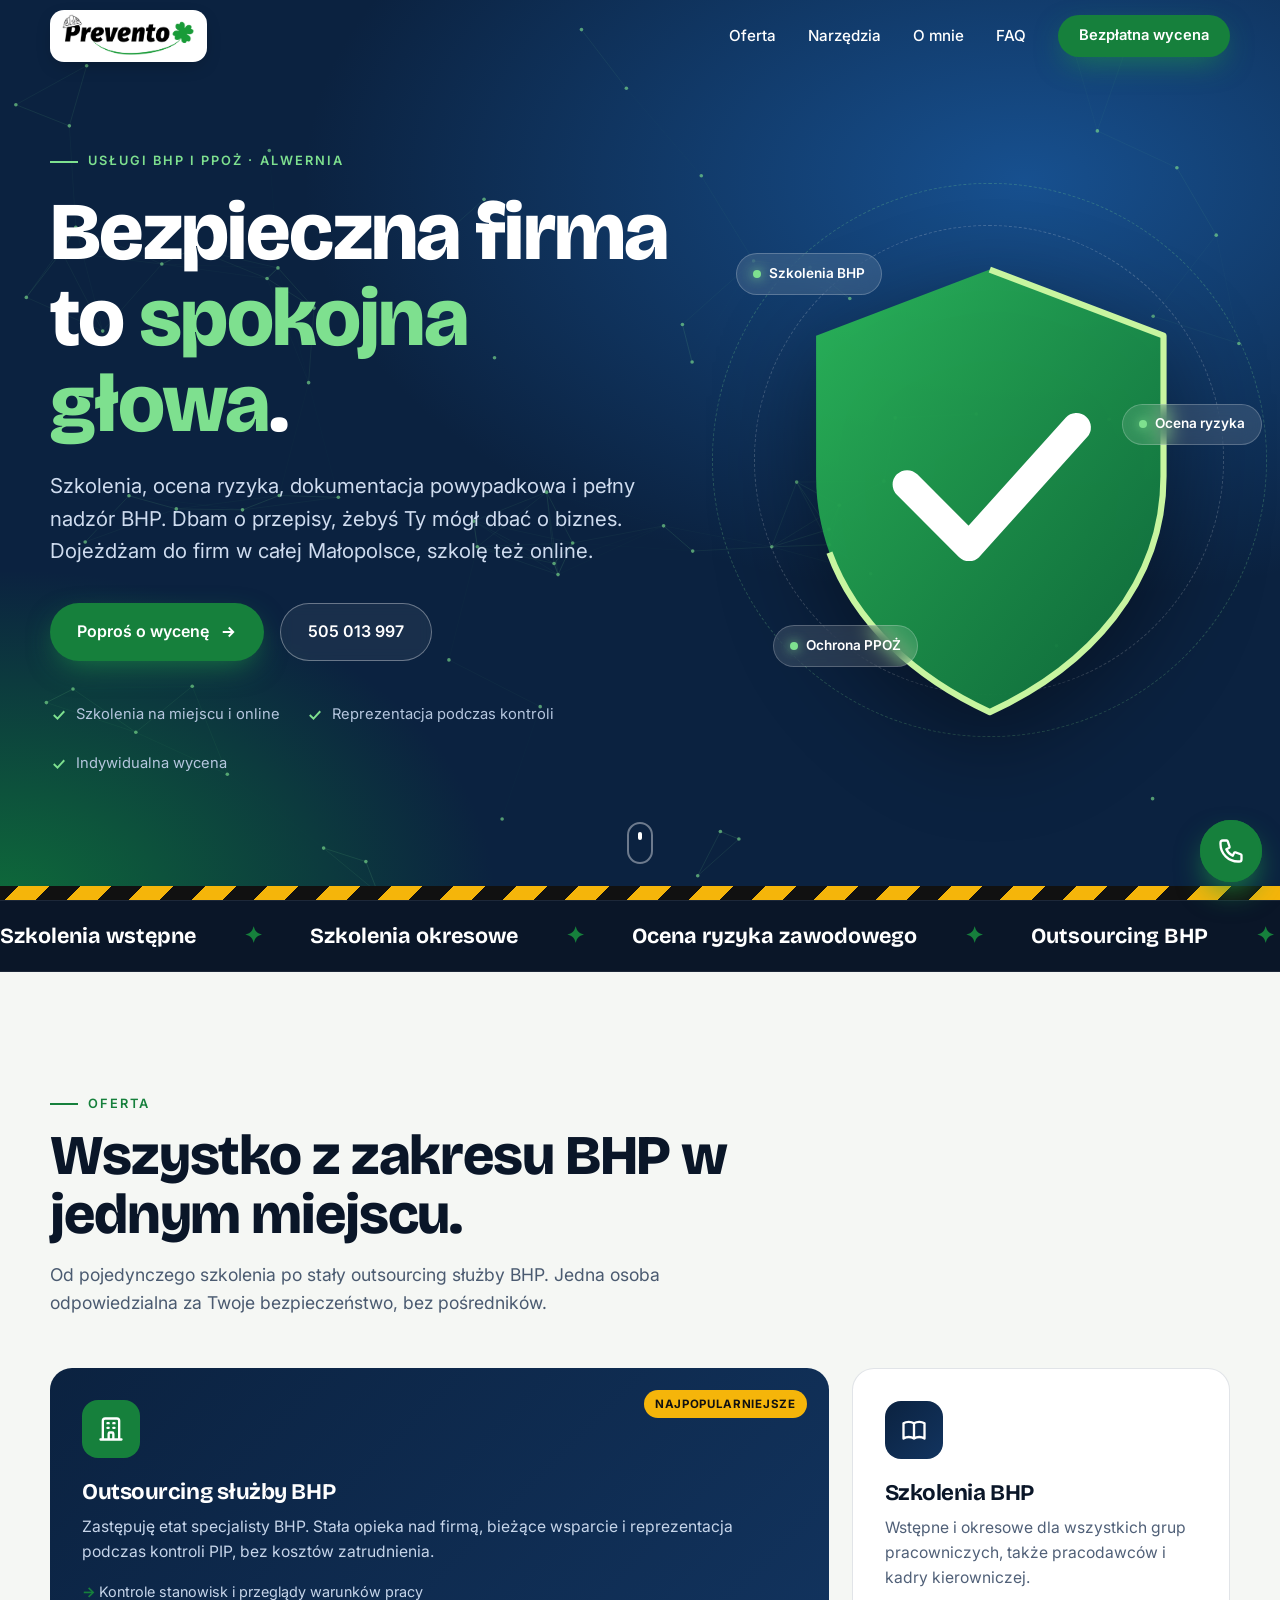
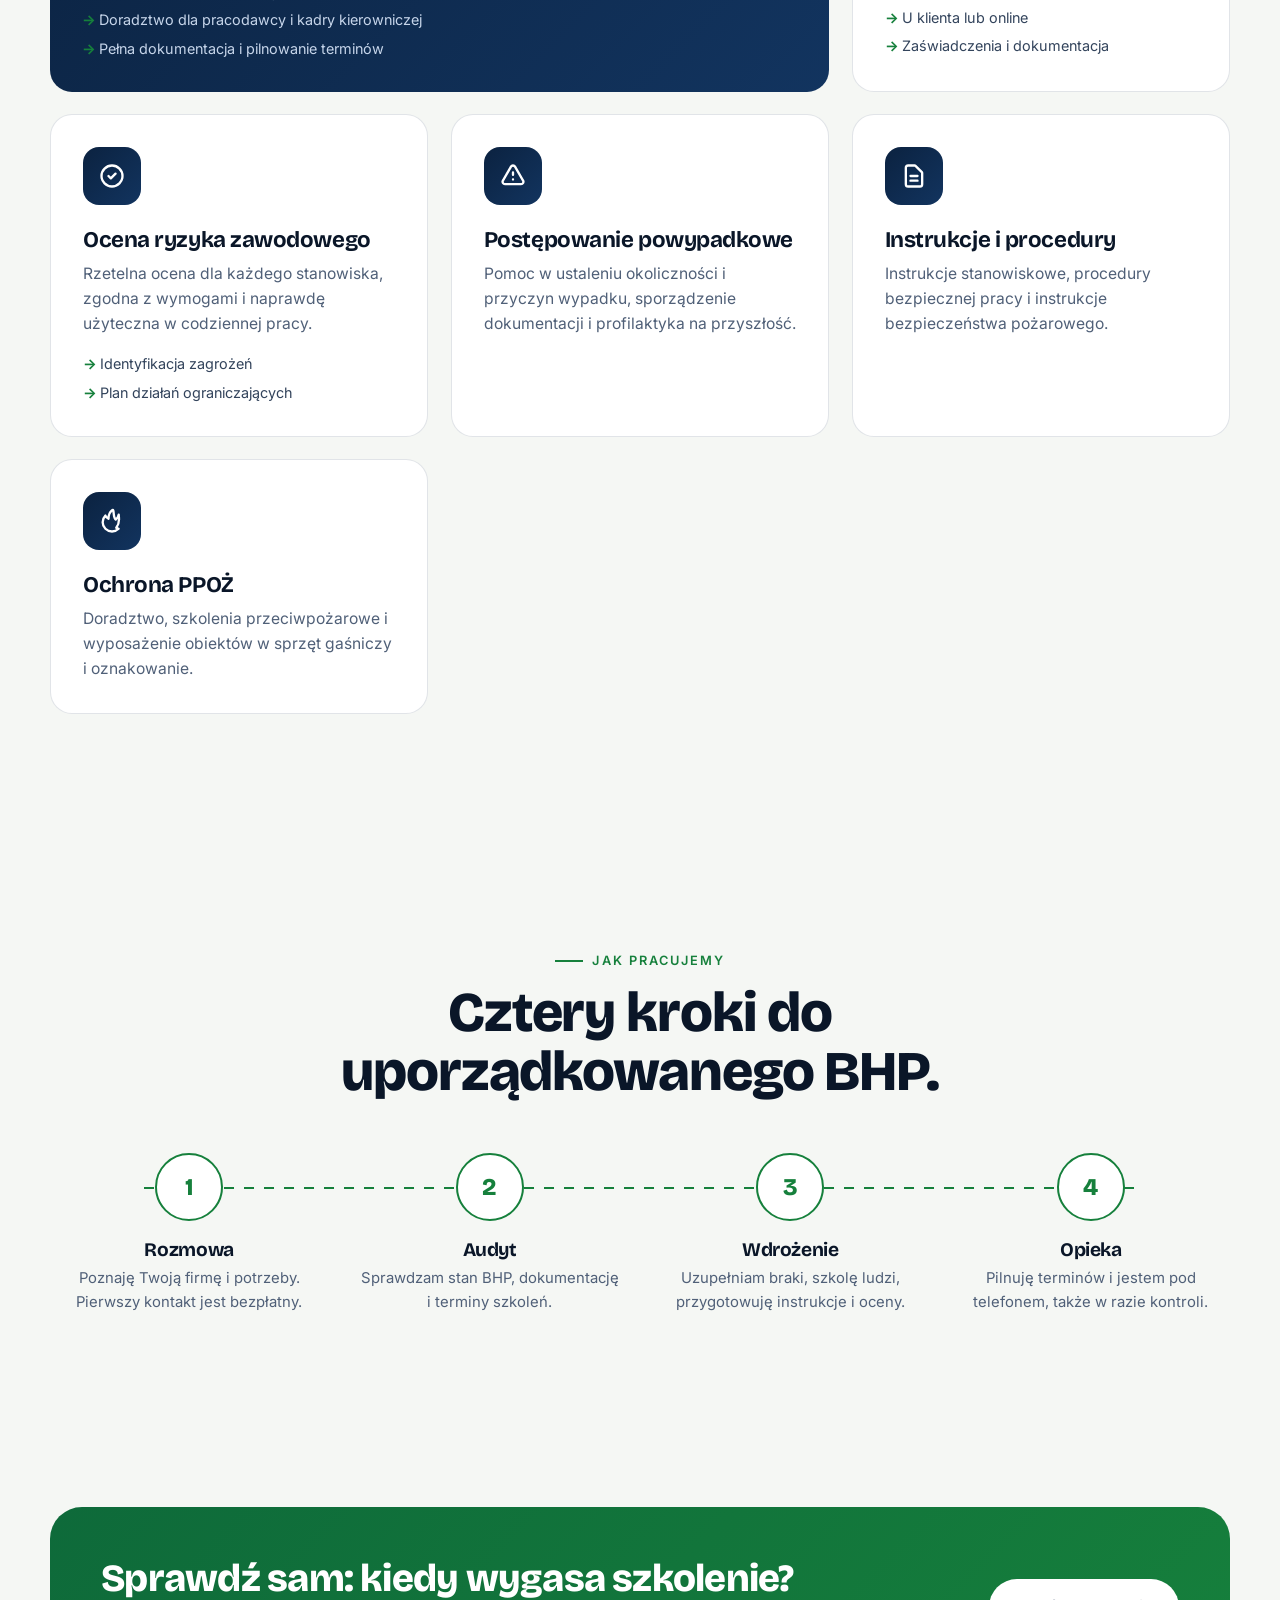
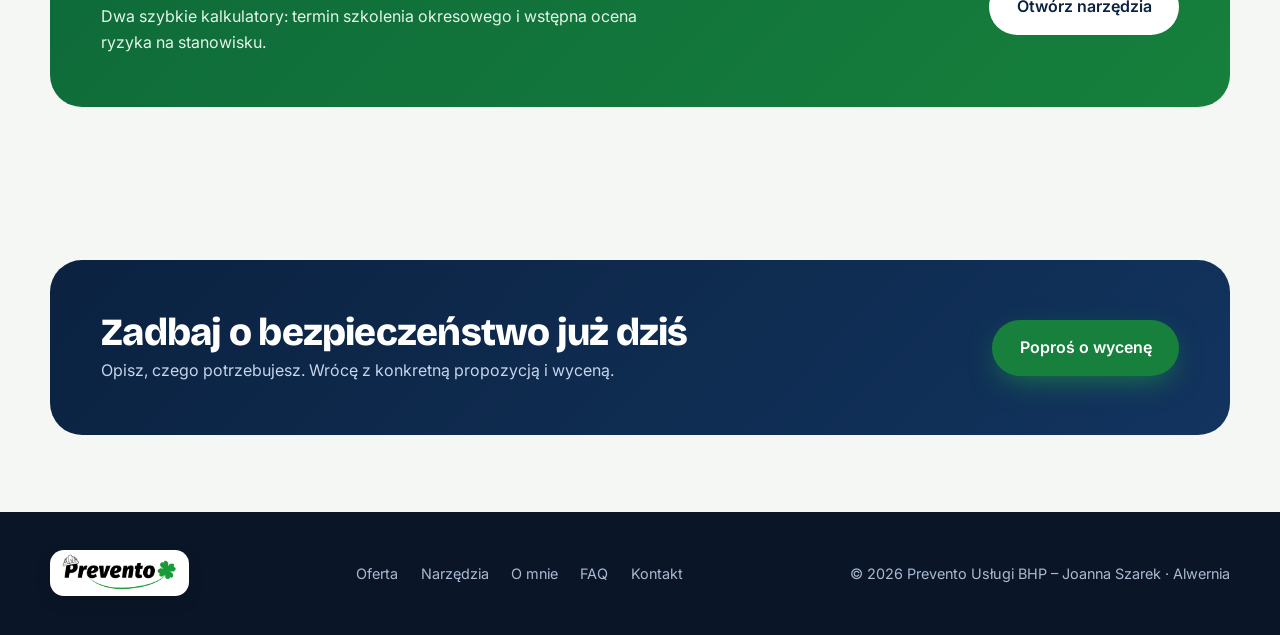
==== commit 5d553da1: "Wydajnosc: wymiary logo i font fallback (CLS) Co-Authored-By: Claude Sonnet 5.5 <noreply@anthropic.c" ====
--- a/index.html
+++ b/index.html
@@ -29,7 +29,7 @@
 
 <nav id="nav">
   <div class="wrap nav-in">
-    <a href="index.html" class="logo-pill" aria-label="Prevento – strona główna"><img src="logo_prevento.png" alt="Prevento Usługi BHP"></a>
+    <a href="index.html" class="logo-pill" aria-label="Prevento – strona główna"><img src="logo_prevento.png" alt="Prevento Usługi BHP" width="133" height="44"></a>
     <button class="burger" id="burger" aria-label="Menu" aria-expanded="false"><span></span><span></span></button>
     <div class="menu" id="menu">
       <a href="oferta.html">Oferta</a><a href="narzedzia.html">Narzędzia</a><a href="o-mnie.html">O mnie</a><a href="faq.html">FAQ</a>
@@ -142,7 +142,7 @@
 
 <footer>
   <div class="wrap foot">
-    <div class="logo-pill"><img src="logo_prevento.png" alt="Prevento"></div>
+    <div class="logo-pill"><img src="logo_prevento.png" alt="Prevento" width="115" height="38"></div>
     <nav aria-label="Stopka"><a href="oferta.html">Oferta</a><a href="narzedzia.html">Narzędzia</a><a href="o-mnie.html">O mnie</a><a href="faq.html">FAQ</a><a href="kontakt.html">Kontakt</a></nav>
     <p>&copy; <span id="yr">2026</span> Prevento Usługi BHP – Joanna Szarek · Alwernia</p>
   </div>
--- a/style.css
+++ b/style.css
@@ -1,3 +1,4 @@
+@font-face{font-family:'Inter Fallback';src:local('Arial');size-adjust:107%;ascent-override:90%;descent-override:22%;line-gap-override:0%}
 :root{
   --navy:#0b2240; --navy2:#12345f; --ink:#0a1628; --green:#16803c; --lime:#7ee08f;
   --paper:#f5f7f4; --line:rgba(11,34,64,.12); --amber:#f5b50a;
@@ -5,7 +6,7 @@
 }
 *{box-sizing:border-box;margin:0;padding:0}
 html{scroll-behavior:smooth;scroll-padding-top:84px}
-body{font-family:Inter,system-ui,sans-serif;color:var(--ink);background:var(--paper);line-height:1.6;overflow-x:hidden;-webkit-font-smoothing:antialiased}
+body{font-family:Inter,'Inter Fallback',system-ui,sans-serif;color:var(--ink);background:var(--paper);line-height:1.6;overflow-x:hidden;-webkit-font-smoothing:antialiased}
 h1,h2,h3,.display{font-family:'Bricolage Grotesque',Inter,sans-serif;letter-spacing:-.02em;line-height:1.05}
 a{color:inherit;text-decoration:none}
 img{max-width:100%;display:block}
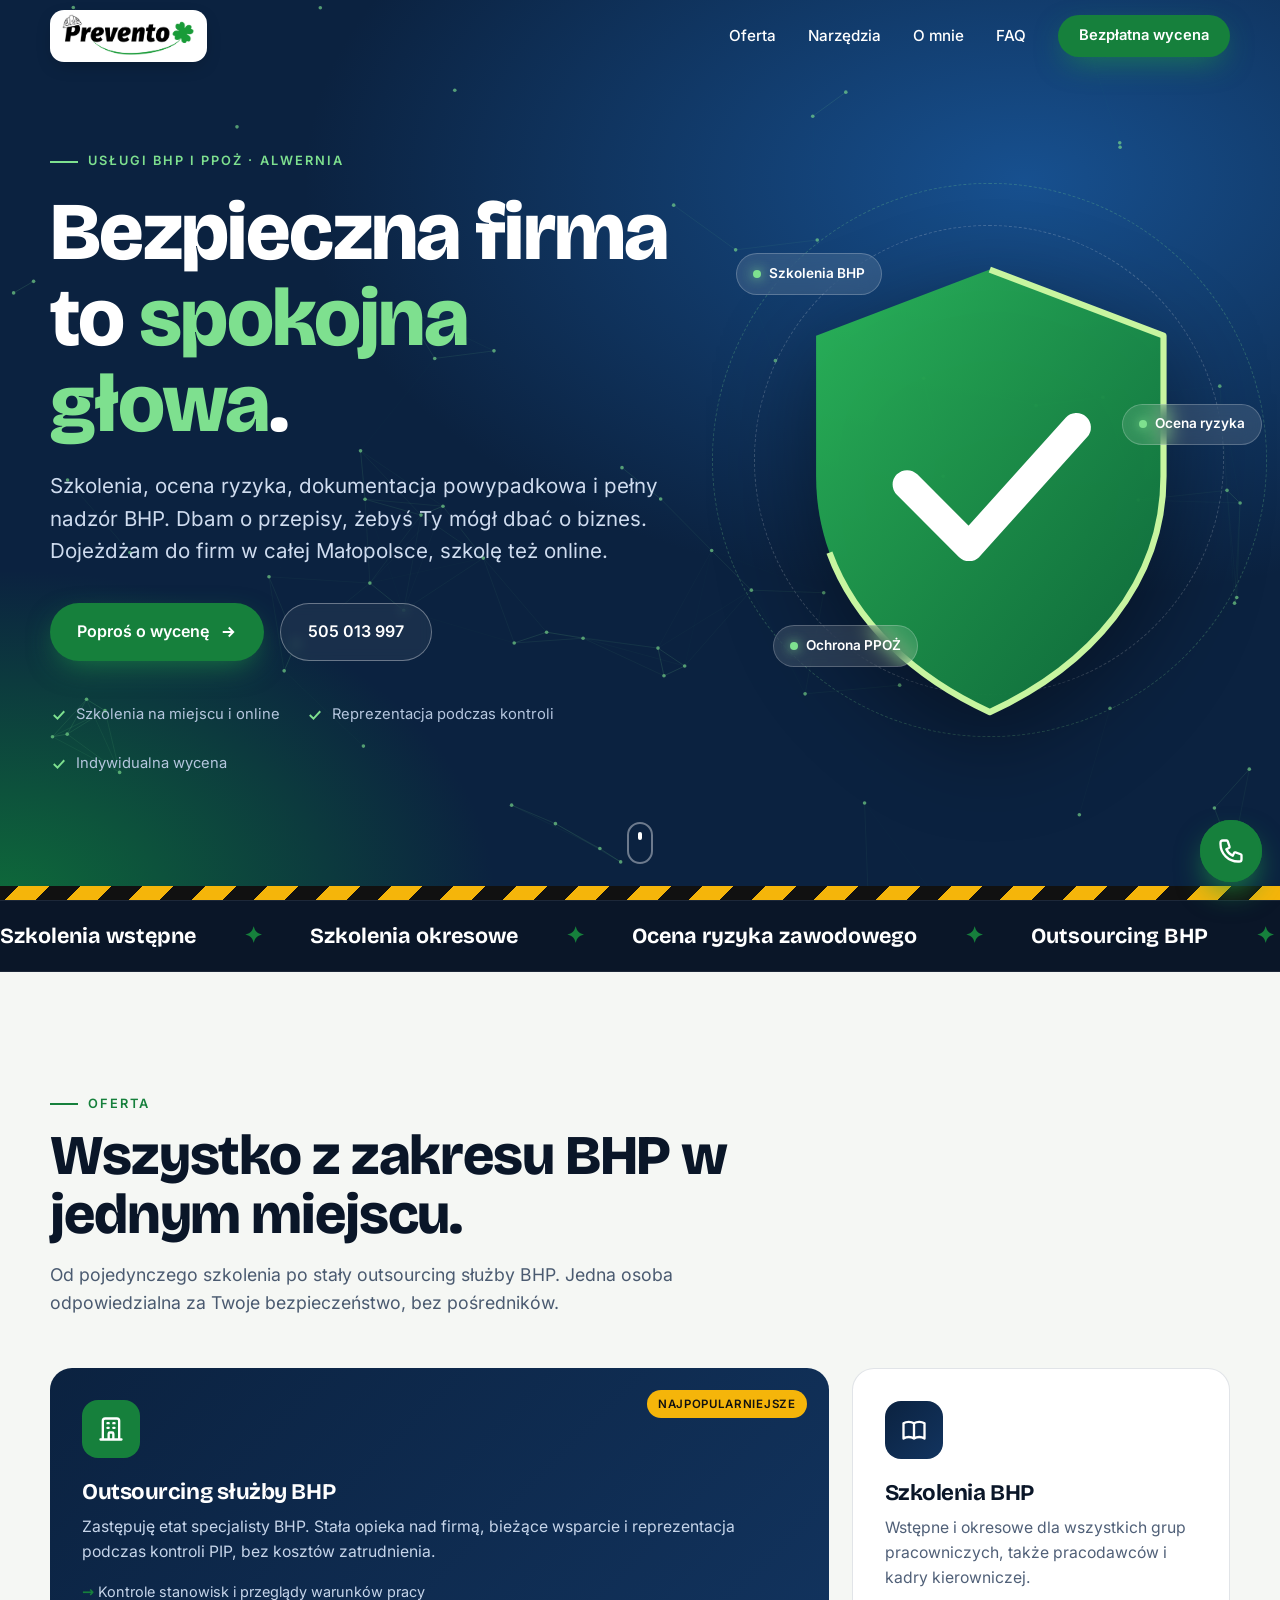
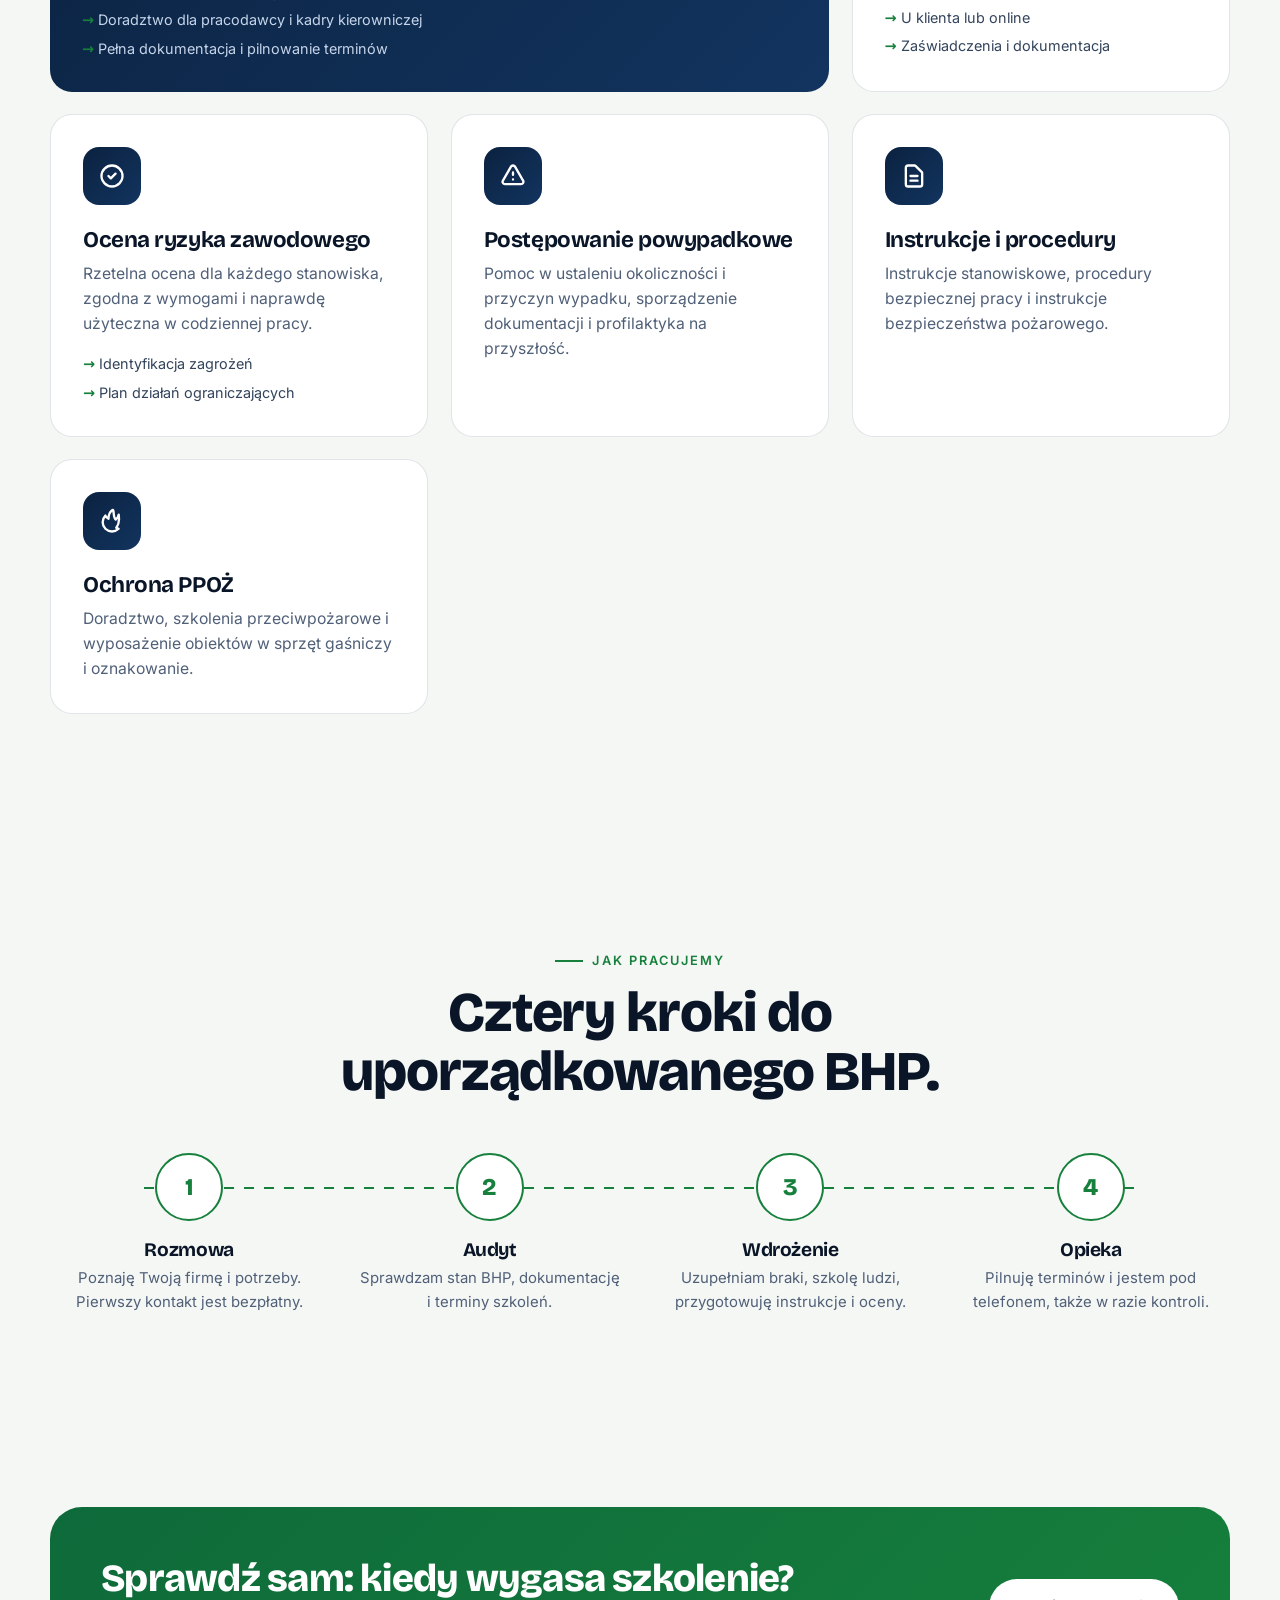
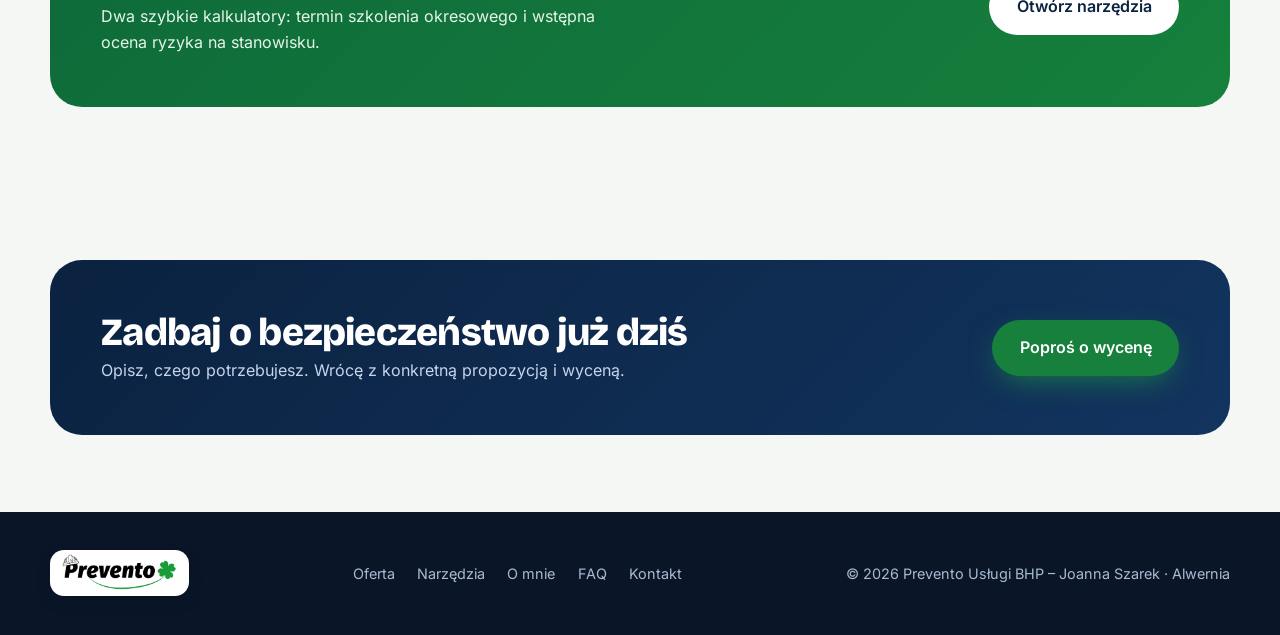
==== commit 65dcf6f1: "Fonty hostowane lokalnie z preloadem (CLS, RODO) Co-Authored-By: Claude Sonnet 5.5 <noreply@anthropi" ====
--- a/index.html
+++ b/index.html
@@ -11,9 +11,10 @@
 <meta property="og:type" content="website">
 <meta property="og:image" content="https://kaisixx.github.io/prevento/logo_prevento.png">
 <link rel="icon" type="image/png" href="logo_prevento.png">
-<link rel="preconnect" href="https://fonts.googleapis.com">
-<link rel="preconnect" href="https://fonts.gstatic.com" crossorigin>
-<link href="https://fonts.googleapis.com/css2?family=Bricolage+Grotesque:opsz,wght@12..96,500;12..96,700;12..96,800&family=Inter:wght@400;500;600&display=swap" rel="stylesheet">
+<link rel="preload" href="fonts/inter-latin.woff2" as="font" type="font/woff2" crossorigin>
+<link rel="preload" href="fonts/inter-latin-ext.woff2" as="font" type="font/woff2" crossorigin>
+<link rel="preload" href="fonts/bricolage-latin.woff2" as="font" type="font/woff2" crossorigin>
+<link rel="preload" href="fonts/bricolage-latin-ext.woff2" as="font" type="font/woff2" crossorigin>
 <link rel="stylesheet" href="style.css">
 <link rel="canonical" href="https://kaisixx.github.io/prevento/">
 <meta property="og:url" content="https://kaisixx.github.io/prevento/">
--- a/style.css
+++ b/style.css
@@ -1,3 +1,7 @@
+@font-face{font-family:'Bricolage Grotesque';font-style:normal;font-weight:500 800;font-display:swap;src:url(fonts/bricolage-latin-ext.woff2) format('woff2');unicode-range:U+0100-02BA, U+02BD-02C5, U+02C7-02CC, U+02CE-02D7, U+02DD-02FF, U+0304, U+0308, U+0329, U+1D00-1DBF, U+1E00-1E9F, U+1EF2-1EFF, U+2020, U+20A0-20AB, U+20AD-20C4, U+2113, U+2C60-2C7F, U+A720-A7FF}
+@font-face{font-family:'Bricolage Grotesque';font-style:normal;font-weight:500 800;font-display:swap;src:url(fonts/bricolage-latin.woff2) format('woff2');unicode-range:U+0000-00FF, U+0131, U+0152-0153, U+02BB-02BC, U+02C6, U+02DA, U+02DC, U+0304, U+0308, U+0329, U+2000-206F, U+20AC, U+2122, U+2191, U+2193, U+2212, U+2215, U+FEFF, U+FFFD}
+@font-face{font-family:'Inter';font-style:normal;font-weight:400 600;font-display:swap;src:url(fonts/inter-latin-ext.woff2) format('woff2');unicode-range:U+0100-02BA, U+02BD-02C5, U+02C7-02CC, U+02CE-02D7, U+02DD-02FF, U+0304, U+0308, U+0329, U+1D00-1DBF, U+1E00-1E9F, U+1EF2-1EFF, U+2020, U+20A0-20AB, U+20AD-20C4, U+2113, U+2C60-2C7F, U+A720-A7FF}
+@font-face{font-family:'Inter';font-style:normal;font-weight:400 600;font-display:swap;src:url(fonts/inter-latin.woff2) format('woff2');unicode-range:U+0000-00FF, U+0131, U+0152-0153, U+02BB-02BC, U+02C6, U+02DA, U+02DC, U+0304, U+0308, U+0329, U+2000-206F, U+20AC, U+2122, U+2191, U+2193, U+2212, U+2215, U+FEFF, U+FFFD}
 @font-face{font-family:'Inter Fallback';src:local('Arial');size-adjust:107%;ascent-override:90%;descent-override:22%;line-gap-override:0%}
 :root{
   --navy:#0b2240; --navy2:#12345f; --ink:#0a1628; --green:#16803c; --lime:#7ee08f;
